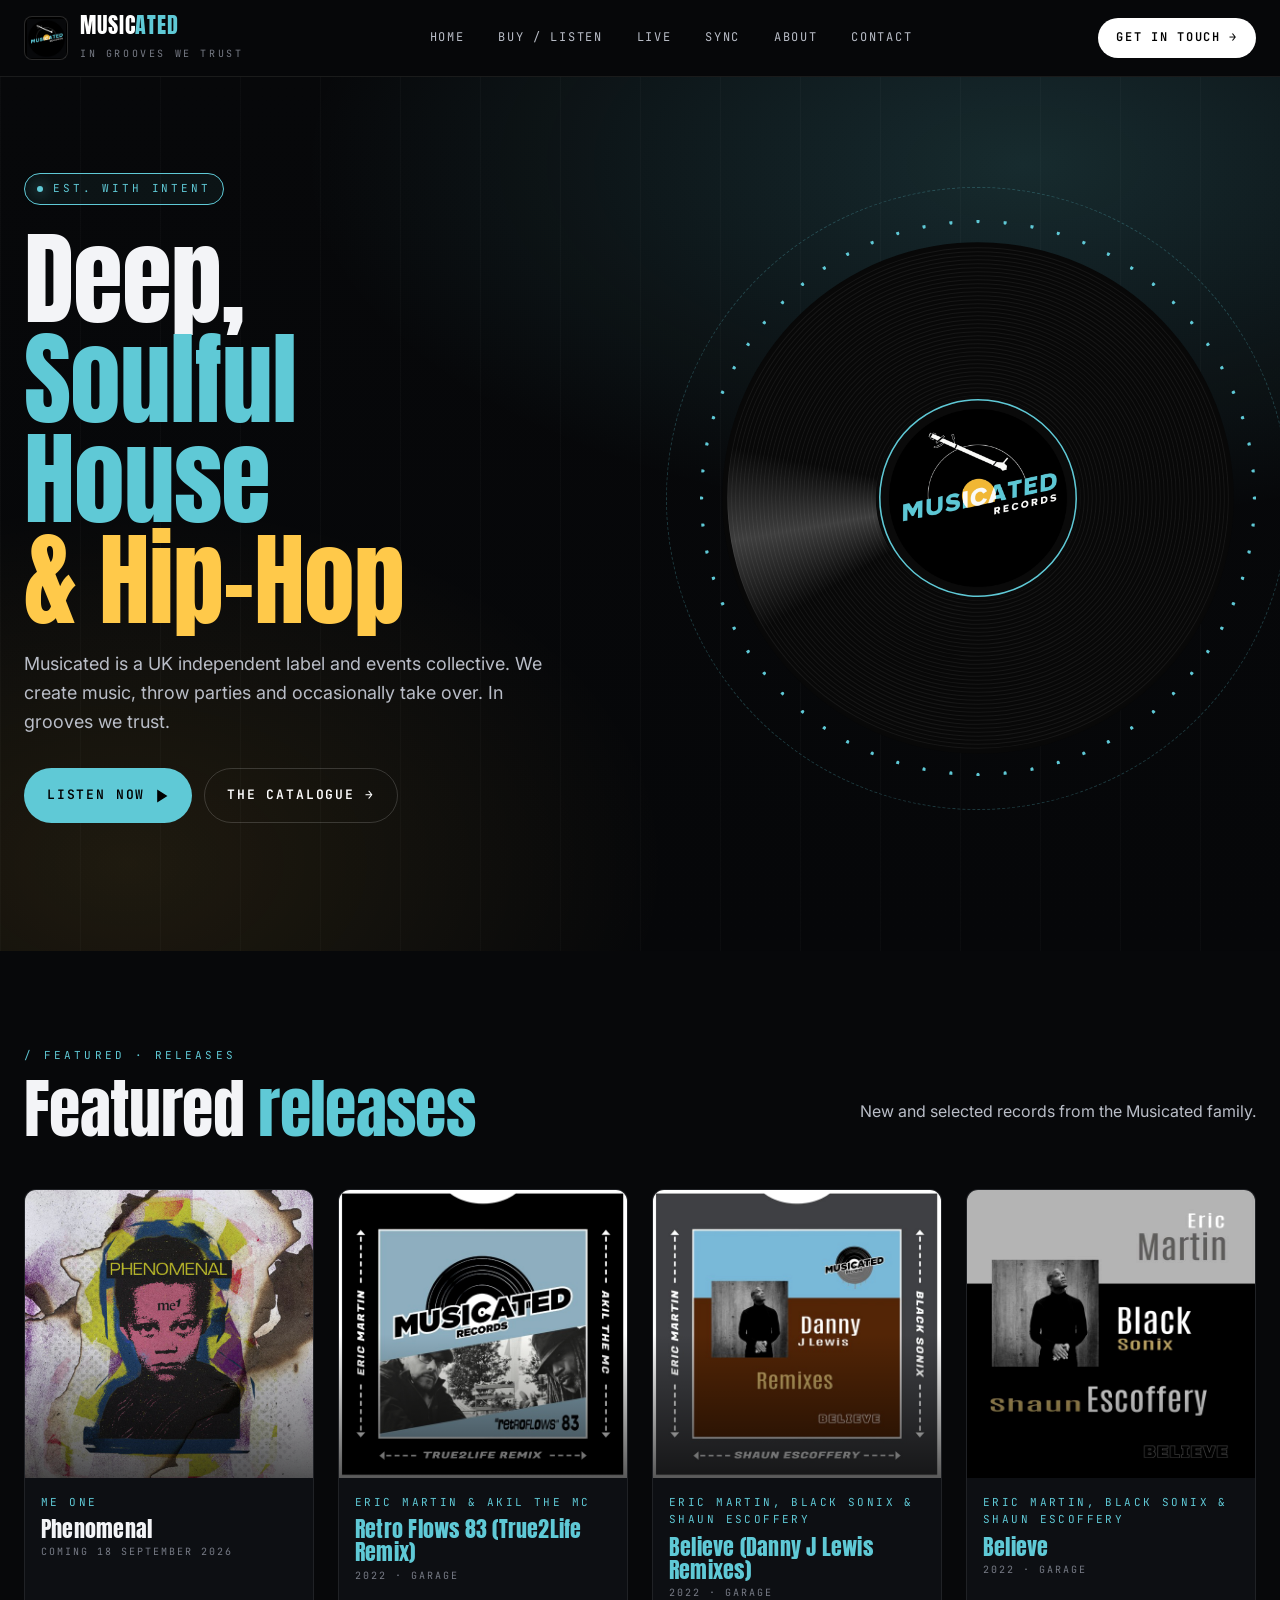
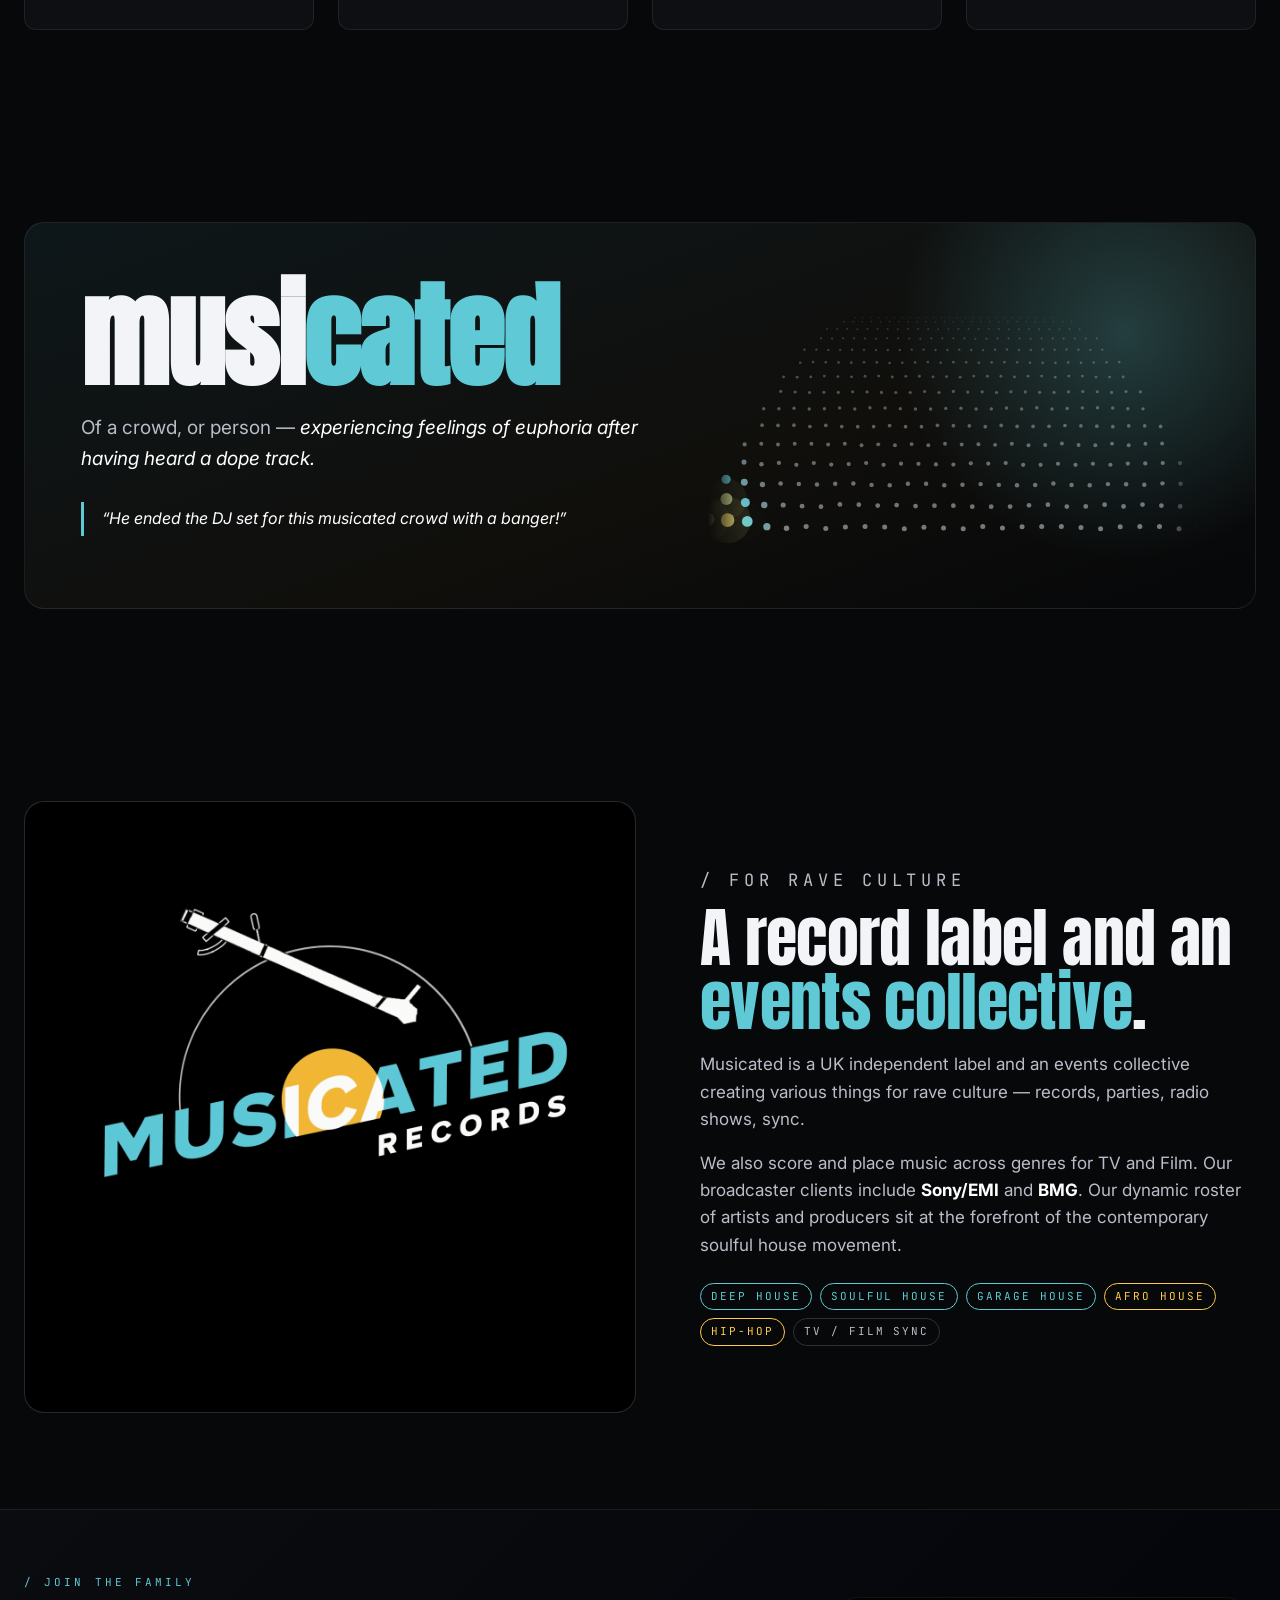
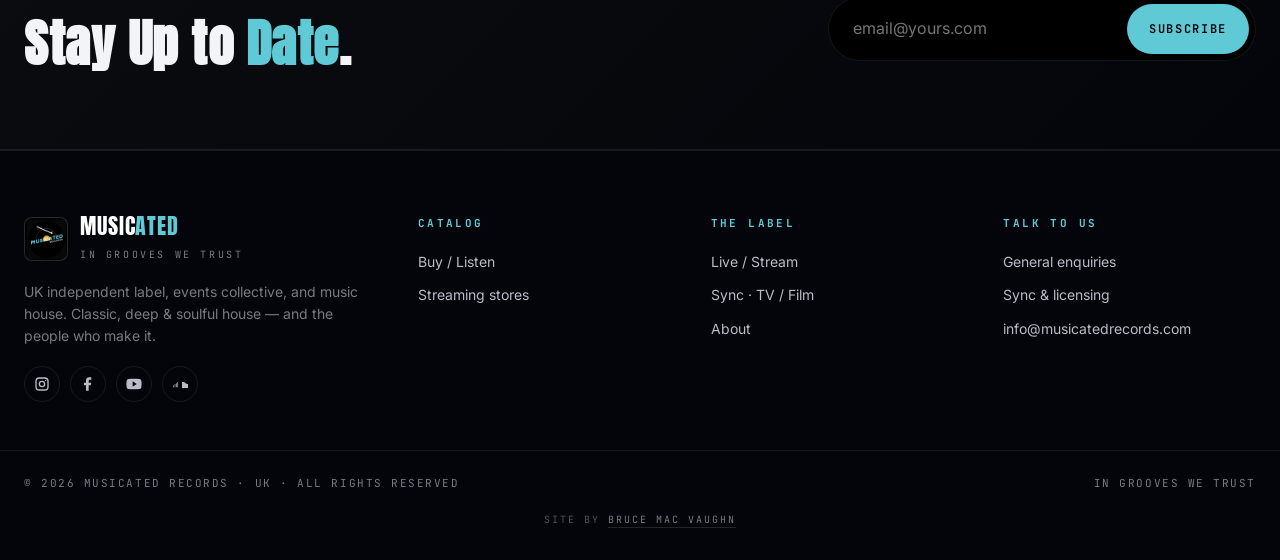
==== index.html @ 4e54e524 "Try four-line homepage heading" ====
<!doctype html>
<html lang="en">
<head>
<meta charset="utf-8" />
<meta name="viewport" content="width=device-width, initial-scale=1" />
<title>Musicated Records — In Grooves We Trust</title>
<meta name="description" content="UK independent label & events collective. Classic and Deep Soulful House from a community of artists, producers and DJs. In Grooves We Trust." />
<meta property="og:title" content="Musicated Records" />
<meta property="og:description" content="Classic & Deep Soulful House. UK label, events collective and music house for TV/Film." />
<meta property="og:image" content="https://musicatedrecords.com/assets/og-card.jpg" />
<meta property="og:type" content="website" />
<meta name="twitter:card" content="summary_large_image" />
<link rel="icon" type="image/png" sizes="32x32" href="assets/favicon-32.png" />
<link rel="icon" type="image/png" sizes="16x16" href="assets/favicon-16.png" />
<link rel="apple-touch-icon" sizes="180x180" href="assets/apple-touch-icon.png" />
<link rel="icon" href="assets/favicon.ico" />
<link rel="preconnect" href="https://fonts.googleapis.com" />
<link rel="preconnect" href="https://fonts.gstatic.com" crossorigin />
<link href="https://fonts.googleapis.com/css2?family=Anton&family=Inter:wght@400;500;600;700&family=JetBrains+Mono:wght@400;500&display=swap" rel="stylesheet" />
<link rel="stylesheet" href="assets/styles.css" />
</head>
<body>
<header class="nav">
  <div class="wrap nav__inner">
    <a class="brand" href="index.html"><span class="brand__mark" aria-hidden="true"></span><span><span class="brand__name">MUSIC<em>ATED</em></span><span class="brand__sub">In Grooves We Trust</span></span></a>
    <nav><ul class="nav__links"><li><a href="index.html">Home</a></li><li><a href="listen.html">Buy / Listen</a></li><li><a href="live.html">Live</a></li><li><a href="sync.html">Sync</a></li><li><a href="about.html">About</a></li><li><a href="contact.html">Contact</a></li></ul></nav>
    <a class="nav__cta" href="contact.html">Get in touch →</a>
    <button class="nav__toggle" aria-label="Menu" aria-expanded="false"><svg width="22" height="22" viewBox="0 0 24 24" fill="none" stroke="currentColor" stroke-width="2"><path d="M3 6h18M3 12h18M3 18h18"/></svg></button>
  </div>
  <div class="nav__mobile"><a href="index.html">Home</a><a href="listen.html">Buy / Listen</a><a href="live.html">Live</a><a href="sync.html">Sync</a><a href="about.html">About</a><a href="contact.html">Contact</a></div>
</header>
<section class="hero">
  <div class="wrap hero__grid">
    <div>
      <span class="eyebrow"><span class="dot"></span> Est. With Intent</span>
      <h1 class="hero__title" style="line-height:.98"><span style="display:block">Deep,</span><em style="display:block">Soulful</em><em style="display:block">House</em><span class="gold" style="display:block">&amp; Hip-Hop</span></h1>
      <p class="hero__sub">Musicated is a UK independent label and events collective. We create music, throw parties and occasionally take over. In grooves we trust.</p>
      <div class="hero__cta-row"><a class="btn btn--primary" href="listen.html">Listen now <svg viewBox="0 0 24 24" fill="none" stroke="currentColor" stroke-width="2.5"><path d="M5 3l14 9-14 9V3z" fill="currentColor"/></svg></a><a class="btn btn--ghost" href="listen.html">The catalogue &rarr;</a></div>
    </div>
    <div class="hero__viz reveal"><canvas id="heroViz" role="img" aria-label="Spinning vinyl visualiser with audio reactive EQ ring"></canvas><img class="hero__viz__logo" src="assets/musicated-logo-circle.png" alt="Musicated Records" /></div>
  </div>
</section>
<section class="section">
  <div class="wrap">
    <div class="section__head"><div><p class="kicker">/ FEATURED · RELEASES</p><h2 class="h2">Featured <em>releases</em></h2></div><p class="section__sub">New and selected records from the Musicated family.</p></div>
    <div class="releases reveal">
      <div class="release">
        <div class="release__cover"><img src="assets/releases/cover-phenomenal.jpg" alt="Phenomenal — Me One" loading="lazy" /></div>
        <div class="release__meta"><p class="release__artist">Me One</p><h3 class="release__title">Phenomenal</h3><p class="release__cat">Coming 18 September 2026</p></div>
      </div>
      <a class="release" href="https://www.traxsource.com/title/1887463/retro-flows-83-true2life-remix" target="_blank" rel="noopener"><div class="release__cover"><img src="assets/releases/cover-retro-flows-83-true2life.jpg" alt="Retro Flows 83 (True2Life Remix) &mdash; Eric Martin &amp; Akil The MC" loading="lazy" /><span class="release__play"><svg width="14" height="14" viewBox="0 0 24 24" fill="currentColor"><path d="M5 3l14 9-14 9V3z"/></svg></span></div><div class="release__meta"><p class="release__artist">Eric Martin &amp; Akil The MC</p><h3 class="release__title">Retro Flows 83 (True2Life Remix)</h3><p class="release__cat">2022 &middot; Garage</p></div></a>
      <a class="release" href="https://www.traxsource.com/title/1774093/believe-danny-j-lewis-remixes" target="_blank" rel="noopener"><div class="release__cover"><img src="assets/releases/cover-believe-danny-j-lewis.jpg" alt="Believe (Danny J Lewis Remixes) &mdash; Eric Martin, Black Sonix &amp; Shaun Escoffery" loading="lazy" /><span class="release__play"><svg width="14" height="14" viewBox="0 0 24 24" fill="currentColor"><path d="M5 3l14 9-14 9V3z"/></svg></span></div><div class="release__meta"><p class="release__artist">Eric Martin, Black Sonix &amp; Shaun Escoffery</p><h3 class="release__title">Believe (Danny J Lewis Remixes)</h3><p class="release__cat">2022 &middot; Garage</p></div></a>
      <a class="release" href="https://www.traxsource.com/title/1751423/believe" target="_blank" rel="noopener"><div class="release__cover"><img src="assets/releases/cover-believe.jpg" alt="Believe &mdash; Eric Martin, Black Sonix &amp; Shaun Escoffery" loading="lazy" /><span class="release__play"><svg width="14" height="14" viewBox="0 0 24 24" fill="currentColor"><path d="M5 3l14 9-14 9V3z"/></svg></span></div><div class="release__meta"><p class="release__artist">Eric Martin, Black Sonix &amp; Shaun Escoffery</p><h3 class="release__title">Believe</h3><p class="release__cat">2022 &middot; Garage</p></div></a>
    </div>
  </div>
</section>
<section class="section"><div class="wrap"><div class="def-card reveal"><div class="def-card__copy"><h2 class="word">musi<em>cated</em></h2><p class="body">Of a crowd, or person — <em>experiencing feelings of euphoria after having heard a dope track.</em></p><p class="phrase">&ldquo;He ended the DJ set for this musicated crowd with a banger!&rdquo;</p></div><div class="def-card__floor"><canvas id="crowdViz" role="img" aria-label="Abstract animation of a dancefloor: pulses of sound travelling out from the booth through a crowd, each point lighting up as the beat reaches it."></canvas></div></div></div></section>
<section class="section"><div class="wrap two-col"><div class="media-frame media-frame--logo aspect-1x1 reveal"><img src="assets/musicated-logo-circle.png" alt="Musicated Records logo" /></div><div class="copy"><p class="kicker">/ FOR RAVE CULTURE</p><h2 class="h2">A record label and an <em>events collective</em>.</h2><p>Musicated is a UK independent label and an events collective creating various things for rave culture — records, parties, radio shows, sync.</p><p>We also score and place music across genres for TV and Film. Our broadcaster clients include <strong style="color:#fff">Sony/EMI</strong> and <strong style="color:#fff">BMG</strong>. Our dynamic roster of artists and producers sit at the forefront of the contemporary soulful house movement.</p><div class="tag-row" style="margin-top:24px"><span class="tag tag--teal">Deep House</span><span class="tag tag--teal">Soulful House</span><span class="tag tag--teal">Garage House</span><span class="tag tag--gold">Afro House</span><span class="tag tag--gold">Hip-Hop</span><span class="tag">TV / Film Sync</span></div></div></div></section>
<section class="newsletter"><div class="wrap newsletter__row"><div><p class="kicker">/ JOIN THE FAMILY</p><h2>Stay Up to <em style="color:var(--teal); font-style:normal">Date</em>.</h2></div><form data-form-name="newsletter"><input type="email" name="email" placeholder="email@yours.com" required /><button type="submit">Subscribe</button></form></div></section>
<footer class="site"><div class="wrap site__grid"><div class="site__brand"><a class="brand" href="index.html"><span class="brand__mark" aria-hidden="true"></span><span><span class="brand__name">MUSIC<em>ATED</em></span><span class="brand__sub">In Grooves We Trust</span></span></a><p style="margin-top:18px">UK independent label, events collective, and music house. Classic, deep &amp; soulful house — and the people who make it.</p><div class="socials" style="margin-top:18px"><a href="https://www.instagram.com/musicatedrecords/" target="_blank" rel="noopener" aria-label="Instagram"><svg width="16" height="16" viewBox="0 0 24 24" fill="none" stroke="currentColor" stroke-width="2"><rect x="3" y="3" width="18" height="18" rx="5"/><circle cx="12" cy="12" r="4"/><circle cx="17.5" cy="6.5" r="1" fill="currentColor" stroke="none"/></svg></a><a href="https://www.facebook.com/musicatedrecords/" target="_blank" rel="noopener" aria-label="Facebook"><svg width="16" height="16" viewBox="0 0 24 24" fill="currentColor"><path d="M13 22v-8h3l1-4h-4V7.5c0-1.1.4-2 2-2h2V2c-.4-.05-1.6-.2-3-.2-3 0-5 1.8-5 5.1V10H6v4h3v8h4z"/></svg></a><a href="https://www.youtube.com/channel/UCZgfJ7ZeAhPUknXXtB20-mw" target="_blank" rel="noopener" aria-label="YouTube"><svg width="16" height="16" viewBox="0 0 24 24" fill="currentColor"><path d="M23 7.3c-.2-1.6-1.5-2.8-3-2.9C17.8 4 12 4 12 4s-5.8 0-8 .4c-1.5.1-2.8 1.3-3 2.9C.6 9.5.6 12 .6 12s0 2.5.4 4.7c.2 1.6 1.5 2.8 3 2.9 2.2.4 8 .4 8 .4s5.8 0 8-.4c1.5-.1 2.8-1.3 3-2.9.4-2.2.4-4.7.4-4.7s0-2.5-.4-4.7zM10 16V8l6 4-6 4z"/></svg></a><a href="https://soundcloud.com/musicatedrecords" target="_blank" rel="noopener" aria-label="SoundCloud"><svg width="16" height="16" viewBox="0 0 24 24" fill="currentColor"><path d="M2 14v3h1v-3H2zm2-2v5h1v-5H4zm2-1v6h1v-6H6zm2-2v8h1V9H8zm9 0c-.7 0-1.4.2-2 .5V18h8c1.7 0 3-1.3 3-3s-1.3-3-3-3c-.3 0-.5 0-.7.1C20.8 11.3 19 9 17 9z"/></svg></a></div></div><div><h4>Catalog</h4><ul><li><a href="listen.html">Buy / Listen</a></li><li><a href="listen.html#stores">Streaming stores</a></li></ul></div><div><h4>The label</h4><ul><li><a href="live.html">Live / Stream</a></li><li><a href="sync.html">Sync &middot; TV / Film</a></li><li><a href="about.html">About</a></li></ul></div><div><h4>Talk to us</h4><ul><li><a href="contact.html">General enquiries</a></li><li><a href="mailto:sync@musicatedrecords.com">Sync &amp; licensing</a></li><li><a href="mailto:info@musicatedrecords.com">info@musicatedrecords.com</a></li></ul></div></div><div class="wrap site__bottom"><span>© 2026 Musicated Records · UK · All rights reserved</span><span>In Grooves We Trust</span></div>  <div class="wrap site__credit">
    Site by <a href="https://www.brucemacvaughn.com" target="_blank" rel="noopener">Bruce Mac Vaughn</a>
  </div>
</footer>
<script src="assets/main.js" defer></script><script src="assets/hero-viz.js" defer></script>
<script src="assets/crowd-viz.js" defer></script>
</body>
</html>
---- assets/styles.css ----
/* =========================================================
   MUSICATED RECORDS — In Grooves We Trust
   Design tokens, layout, components, motion
   ========================================================= */

:root{
  --bg: #07080a;
  --bg-2: #0d0f13;
  --bg-3: #14171d;
  --line: rgba(255,255,255,0.08);
  --line-2: rgba(255,255,255,0.16);
  --ink: #f3f4f7;
  --ink-dim: #b9bdc7;
  --ink-faint: #777b86;
  --teal: #5fc9d6;
  --teal-2: #36a7b6;
  --teal-deep: #0e3f47;
  --gold: #ffc94a;
  --gold-deep: #6b5012;
  --hot: #ff5d8f;

  --font-display: "Anton", "Bebas Neue", "Impact", system-ui, sans-serif;
  --font-body: "Inter", "Helvetica Neue", system-ui, -apple-system, sans-serif;
  --font-mono: "JetBrains Mono", "SF Mono", ui-monospace, monospace;

  --r-sm: 6px;
  --r-md: 12px;
  --r-lg: 20px;
  --r-xl: 28px;

  --shadow-soft: 0 20px 60px -20px rgba(0,0,0,0.6);
  --shadow-glow: 0 0 80px -10px rgba(95,201,214,0.35);

  --space-1: 4px;
  --space-2: 8px;
  --space-3: 12px;
  --space-4: 16px;
  --space-5: 24px;
  --space-6: 32px;
  --space-7: 48px;
  --space-8: 64px;
  --space-9: 96px;
  --space-10: 128px;

  --bp-md: 760px;
  --bp-lg: 1024px;
}

*,*::before,*::after{ box-sizing:border-box; }
html,body{ margin:0; padding:0; }
html{ scroll-behavior:smooth; -webkit-text-size-adjust:100%; }
body{
  background: var(--bg);
  color: var(--ink);
  font-family: var(--font-body);
  font-size: 16px;
  line-height: 1.6;
  -webkit-font-smoothing: antialiased;
  -moz-osx-font-smoothing: grayscale;
  overflow-x: hidden;
}
img{ max-width:100%; display:block; }
a{ color: var(--teal); text-decoration:none; transition: color .2s ease; }
a:hover{ color: #fff; }
button{ font: inherit; cursor:pointer; }

::selection{ background: var(--teal); color:#000; }

/* ---------- Layout ---------- */
.wrap{ width:100%; max-width:1400px; margin:0 auto; padding:0 24px; }
.wrap-narrow{ max-width:980px; }
.wrap-wide{ max-width:1600px; }

@media (max-width: 760px){
  .wrap{ padding:0 16px; }
}

section{ position:relative; }
.section{ padding: var(--space-9) 0; }
.section--tight{ padding: var(--space-7) 0; }

/* ---------- Header / Nav ---------- */
.nav{
  position: sticky;
  top: 0;
  z-index: 55;
  background: rgba(7,8,10,.78);
  backdrop-filter: blur(16px) saturate(140%);
  -webkit-backdrop-filter: blur(16px) saturate(140%);
  border-bottom: 1px solid var(--line);
}
.nav__inner{
  display:flex;
  align-items:center;
  justify-content:space-between;
  height: 76px;
  gap: 24px;
}
.brand{
  display:flex;
  align-items:center;
  gap: 12px;
  text-decoration:none;
  color:#fff;
}
.brand__mark{
  width:44px; height:44px;
  border-radius: 8px;
  background:#000 url('favicon-192.png') center/92% no-repeat;
  border: 1px solid var(--line-2);
}
.brand__name{
  font-family: var(--font-display);
  font-weight: 400;
  font-size: 22px;
  letter-spacing: .04em;
  line-height: 1;
}
.brand__name em{
  font-style:normal;
  color: var(--teal);
}
.brand__sub{
  font-family: var(--font-mono);
  color: var(--ink-faint);
  font-size: 10px;
  letter-spacing: .26em;
  text-transform: uppercase;
  margin-top: 4px;
  display:block;
}

.nav__links{
  display:flex;
  align-items:center;
  gap: 4px;
  list-style:none;
  margin:0; padding:0;
}
.nav__links a{
  display:inline-block;
  color: var(--ink-dim);
  font-family: var(--font-mono);
  font-size: 12px;
  letter-spacing: .14em;
  text-transform: uppercase;
  padding: 10px 14px;
  border-radius: 999px;
  border: 1px solid transparent;
  transition: all .2s ease;
}
.nav__links a:hover{
  color:#fff;
  border-color: var(--line-2);
  background: rgba(255,255,255,0.04);
}
.nav__links a.is-active{
  color: #000;
  background: var(--teal);
  border-color: var(--teal);
}
.nav__cta{
  display:inline-flex;
  align-items:center;
  gap:8px;
  background:#fff;
  color:#000;
  padding: 10px 18px;
  border-radius: 999px;
  font-family: var(--font-mono);
  font-size: 12px;
  letter-spacing: .14em;
  text-transform: uppercase;
  font-weight: 600;
  transition: transform .15s ease, background .2s ease;
}
.nav__cta:hover{ background: var(--teal); color:#000; transform: translateY(-1px); }

.nav__toggle{
  display:none;
  background:transparent;
  border:1px solid var(--line-2);
  color:#fff;
  border-radius: 8px;
  padding: 8px 10px;
}
.nav__toggle svg{ display:block; }

@media (max-width: 1024px){
  .nav__links, .nav__cta { display:none; }
  .nav__toggle{ display:inline-flex; }
  .nav__inner.is-open + .nav__mobile{ display:block; }
}
.nav__mobile{
  display:none;
  background: rgba(7,8,10,.96);
  border-bottom: 1px solid var(--line);
  padding: 12px 24px 24px;
}
.nav__mobile a{
  display:block;
  padding: 12px 0;
  color: var(--ink);
  font-family: var(--font-display);
  font-size: 22px;
  letter-spacing: .04em;
  border-bottom: 1px solid var(--line);
}
.nav__mobile.is-open{ display:block; }

/* ---------- Hero ---------- */
.hero{
  position: relative;
  overflow: hidden;
  padding: var(--space-9) 0 var(--space-10);
  background:
    radial-gradient(1200px 600px at 80% 10%, rgba(95,201,214,.18), transparent 60%),
    radial-gradient(900px 600px at 10% 90%, rgba(255,201,74,.10), transparent 60%),
    linear-gradient(180deg, var(--bg) 0%, #060709 100%);
  isolation: isolate;
}
.hero::before{
  content:"";
  position:absolute; inset:0;
  background:
    repeating-linear-gradient(90deg, rgba(255,255,255,0.025) 0 1px, transparent 1px 80px);
  pointer-events:none;
  z-index:0;
}
.hero__grid{
  position:relative;
  z-index:2;
  display:grid;
  grid-template-columns: 1.1fr 1fr;
  gap: 64px;
  align-items: center;
}
@media (max-width: 1024px){
  .hero__grid{ grid-template-columns: 1fr; gap: 48px; }
}
.eyebrow{
  display:inline-flex;
  align-items:center;
  gap: 10px;
  font-family: var(--font-mono);
  font-size: 11px;
  letter-spacing: .26em;
  text-transform: uppercase;
  color: var(--teal);
  padding: 6px 12px;
  border: 1px solid var(--teal);
  border-radius: 999px;
  background: rgba(95,201,214,0.06);
}
.eyebrow .dot{
  width:6px;height:6px;border-radius:50%;
  background: var(--teal);
  box-shadow: 0 0 14px var(--teal);
  animation: pulse 1.6s infinite ease-in-out;
}
.hero__title{
  font-family: var(--font-display);
  font-weight: 400;
  font-size: clamp(48px, 8vw, 132px);
  line-height: .92;
  letter-spacing: -0.01em;
  margin: 24px 0 20px;
}
.hero__title em{
  font-style: normal;
  color: var(--teal);
  display:block;
}
.hero__title .gold{ color: var(--gold); }
.hero__sub{
  max-width: 540px;
  color: var(--ink-dim);
  font-size: 18px;
  margin: 0 0 32px;
}
.hero__cta-row{ display:flex; gap: 12px; flex-wrap:wrap; }
.btn{
  display:inline-flex;
  align-items:center;
  gap:10px;
  padding: 16px 22px;
  border-radius: 999px;
  font-family: var(--font-mono);
  font-size: 13px;
  letter-spacing: .14em;
  text-transform: uppercase;
  font-weight:600;
  transition: transform .15s ease, background .2s ease, color .2s ease, border-color .2s ease;
  border: 1px solid transparent;
}
.btn--primary{ background: var(--teal); color:#000; }
.btn--primary:hover{ background:#fff; color:#000; transform: translateY(-2px); }
.btn--ghost{ background: transparent; color:#fff; border-color: var(--line-2); }
.btn--ghost:hover{ border-color: var(--teal); color: var(--teal); transform: translateY(-2px); }
.btn--gold{ background: var(--gold); color:#000; }
.btn--gold:hover{ background:#fff; transform: translateY(-2px); }
.btn svg{ width:14px; height:14px; }

.hero__viz{
  position: relative;
  aspect-ratio: 1/1;
  width: 100%;
  display:flex;
  align-items:center;
  justify-content:center;
}
.hero__viz canvas{
  width:100%; height:100%;
  border-radius: 50%;
}
.hero__viz__logo{
  position:absolute;
  left:50%; top:50%;
  /* The logo is a square circular mark (1200x1200) whose bounding box IS its
     record — trimmed to the disc on purpose, so plain centring works and no
     offset is needed. Sizing: the canvas draws its teal ring at
     0.40 x 0.96 x 0.46 = 0.1766 of the viz. The disc radius is half the image
     width, so width 32% puts it at 0.16 of the viz = 91% of the ring. */
  width: 32%;
  z-index: 2;
  pointer-events:none;
  /* Spins WITH the record, like a real deck — matched to the WHITE HIGHLIGHT,
     which is the only rotation you can actually see. The grooves turn at
     t*0.45 rad/s (13.963s) but they are concentric circles, so their rotation is
     invisible. The highlight is drawn inside that rotating context AND given its
     own start angle of t*0.45, so it travels at 0.9 rad/s = 6.981s per turn. Matching the highlight is what makes
     the label and the record read as one object. Change 0.6 in hero-viz.js and
     this must change with it. No drop-shadow — it would orbit with the artwork. */
  animation: hero-label-spin 6.981s linear infinite;
  transform: translate(-50%, -50%);
}
@keyframes hero-label-spin{
  from{ transform: translate(-50%, -50%) rotate(0deg); }
  to  { transform: translate(-50%, -50%) rotate(360deg); }
}
.hero__viz::after{
  content:"";
  position:absolute; inset:-6%;
  border-radius: 50%;
  border: 1px dashed rgba(95,201,214,.25);
  pointer-events:none;
  animation: spin-slow 60s linear infinite;
}
@keyframes spin-slow{ to{ transform: rotate(360deg); } }

.hero__stats{
  margin-top: var(--space-7);
  display:grid;
  grid-template-columns: repeat(4, minmax(0,1fr));
  gap: 20px;
  border-top: 1px solid var(--line);
  padding-top: 24px;
}
@media (max-width: 760px){ .hero__stats{ grid-template-columns: repeat(2,1fr); } }
.stat__num{
  font-family: var(--font-display);
  font-size: 40px;
  line-height:1;
  color:#fff;
}
.stat__num em{ font-style:normal; color: var(--teal); }
.stat__label{
  font-family: var(--font-mono);
  font-size: 10px;
  letter-spacing: .22em;
  text-transform: uppercase;
  color: var(--ink-faint);
  margin-top: 6px;
  display:block;
}

/* ---------- Section heads ---------- */
.section__head{
  display:flex;
  justify-content: space-between;
  align-items: end;
  gap: 24px;
  margin-bottom: var(--space-7);
  flex-wrap: wrap;
}
.kicker{
  font-family: var(--font-mono);
  font-size: 11px;
  letter-spacing: .28em;
  text-transform: uppercase;
  color: var(--teal);
  margin: 0 0 12px;
}
.h2{
  font-family: var(--font-display);
  font-weight:400;
  font-size: clamp(36px, 5vw, 64px);
  line-height: 1;
  margin: 0;
  letter-spacing: -0.01em;
}
.h2 em{ font-style:normal; color: var(--teal); }
.h2 .gold{ color: var(--gold); }
.section__sub{
  color: var(--ink-dim);
  max-width: 560px;
  font-size: 16px;
}

/* ---------- Featured releases (Nervous-style grid) ---------- */
.releases{
  display:grid;
  grid-template-columns: repeat(4, minmax(0,1fr));
  gap: 24px;
}
@media (max-width: 1024px){ .releases{ grid-template-columns: repeat(3,1fr); } }
@media (max-width: 760px){ .releases{ grid-template-columns: repeat(2,1fr); gap:16px; } }
.release{
  position:relative;
  background: var(--bg-2);
  border: 1px solid var(--line);
  border-radius: var(--r-md);
  overflow: hidden;
  transition: transform .25s ease, border-color .25s ease, box-shadow .25s ease;
}
.release:hover{
  transform: translateY(-4px);
  border-color: var(--teal);
  box-shadow: var(--shadow-glow);
}
.release__cover{
  aspect-ratio: 1/1;
  position:relative;
  overflow:hidden;
  background:#000;
}
.release__cover img{
  width:100%; height:100%; object-fit:cover;
  filter: grayscale(.18) contrast(1.03) saturate(1.02);
  transition: filter .35s ease, transform .5s ease;
}
.release:hover .release__cover img{
  filter: grayscale(0) contrast(1);
  transform: scale(1.04);
}
.release__cover::after{
  content:"";
  position:absolute; inset:0;
  background: linear-gradient(180deg, transparent 50%, rgba(0,0,0,.65) 100%);
  pointer-events:none;
}
.release__play{
  position:absolute;
  right: 12px; bottom: 12px;
  width: 44px; height:44px;
  border-radius:50%;
  background: var(--teal);
  color:#000;
  display:flex; align-items:center; justify-content:center;
  opacity:0; transform: translateY(8px) scale(.9);
  transition: opacity .25s ease, transform .25s ease;
}
.release:hover .release__play{ opacity:1; transform: translateY(0) scale(1); }
.release__meta{
  padding: 16px 16px 18px;
}
.release__artist{
  font-family: var(--font-mono);
  font-size: 11px;
  letter-spacing: .22em;
  text-transform: uppercase;
  color: var(--teal);
  margin: 0 0 6px;
}
.release__title{
  font-family: var(--font-display);
  font-weight: 400;
  font-size: 22px;
  margin: 0;
  letter-spacing: .01em;
  line-height: 1.05;
}
.release__cat{
  margin-top: 4px;
  font-family: var(--font-mono);
  font-size: 10px;
  color: var(--ink-faint);
  letter-spacing: .2em;
  text-transform: uppercase;
}

/* ---------- Definition card ---------- */
.def-card{
  background: linear-gradient(160deg, rgba(95,201,214,0.08), rgba(255,201,74,0.04) 60%, transparent);
  border: 1px solid var(--line);
  border-radius: var(--r-lg);
  padding: clamp(28px, 5vw, 56px);
  position:relative;
  overflow:hidden;
  display:grid;
  grid-template-columns: minmax(0, 1.08fr) minmax(0, 0.92fr);
  gap: clamp(20px, 4vw, 56px);
  align-items:center;
}
.def-card__copy{ min-width:0; position:relative; z-index:1; }
/* the dancefloor — see assets/crowd-viz.js */
.def-card__floor{
  position:relative;
  min-width:0;
  min-height: clamp(210px, 20vw, 300px);
}
.def-card__floor canvas{
  position:absolute; inset:0;
  width:100%; height:100%;
  display:block;
  /* feather the edges so the pulse blooms never clip against the canvas box */
  -webkit-mask-image: linear-gradient(90deg, transparent 0, #000 7%, #000 93%, transparent 100%);
          mask-image: linear-gradient(90deg, transparent 0, #000 7%, #000 93%, transparent 100%);
}
@media (max-width: 900px){
  .def-card{ grid-template-columns: 1fr; }
  .def-card__floor{ display:none; }
}
.def-card::before{
  content:"";
  position:absolute;
  right:-100px; top:-120px;
  width: 460px; height:460px;
  border-radius:50%;
  background: radial-gradient(circle, rgba(95,201,214,.25), transparent 70%);
  pointer-events:none;
}
.def-card .word{
  font-family: var(--font-display);
  font-size: clamp(56px, 9vw, 132px);
  line-height: 1;
  letter-spacing: -0.01em;
  margin: 0;
}
.def-card .word em{ font-style:normal; color: var(--teal); }
.def-card .body{
  max-width: 720px;
  font-size: 19px;
  color: var(--ink-dim);
}
.def-card .body em{
  font-style:italic;
  color:#fff;
}
.def-card .phrase{
  margin-top: 28px;
  border-left: 3px solid var(--teal);
  padding: 4px 0 4px 18px;
  color:#fff;
  font-style:italic;
  font-size: 16px;
}

/* ---------- Artists strip ---------- */
.artists{
  display:grid;
  grid-template-columns: repeat(4, minmax(0,1fr));
  gap: 16px;
}
@media (max-width: 1024px){ .artists{ grid-template-columns: repeat(3,1fr); } }
@media (max-width: 600px){ .artists{ grid-template-columns: repeat(2,1fr); } }
.artist{
  position:relative;
  overflow:hidden;
  aspect-ratio: 1/1;
  border-radius: var(--r-md);
  background: var(--bg-2);
  border: 1px solid var(--line);
  cursor: pointer;
}
.artist img{
  position:absolute; inset:0;
  width:100%; height:100%; object-fit:cover;
  filter: grayscale(1) contrast(1.05);
  transition: filter .35s ease, transform .5s ease;
}
.artist:hover img{ filter: grayscale(0); transform: scale(1.05); }
.artist__name{
  position:absolute;
  left:14px; bottom:12px; right:14px;
  font-family: var(--font-display);
  font-weight: 400;
  font-size: 22px;
  letter-spacing: .01em;
  z-index:2;
  text-shadow: 0 2px 14px rgba(0,0,0,.8);
}
.artist__role{
  position:absolute;
  left:14px; top:12px;
  font-family: var(--font-mono);
  font-size: 10px;
  letter-spacing: .2em;
  text-transform: uppercase;
  color: var(--teal);
  background: rgba(0,0,0,.6);
  border: 1px solid var(--line);
  border-radius:999px;
  padding: 4px 10px;
  z-index:2;
}
.artist::after{
  content:"";
  position:absolute; inset:0;
  background: linear-gradient(180deg, transparent 40%, rgba(0,0,0,.78) 100%);
  z-index:1;
  pointer-events:none;
}

/* ---------- Store buttons / Listen page ---------- */
.stores{
  display:grid;
  grid-template-columns: repeat(4, minmax(0,1fr));
  gap: 14px;
}
@media (max-width: 1024px){ .stores{ grid-template-columns: repeat(3,1fr); } }
@media (max-width: 600px){ .stores{ grid-template-columns: repeat(2,1fr); } }
.store{
  position:relative;
  display:flex;
  align-items:center;
  gap: 14px;
  padding: 18px 46px 18px 18px;
  background: var(--bg-2);
  border: 1px solid var(--line);
  border-radius: var(--r-md);
  color: var(--ink);
  overflow:hidden;
  transition: border-color .22s ease, transform .22s ease, background .22s ease, box-shadow .22s ease;
}
/* brand wash in the top-right corner, lifted on hover */
.store::before{
  content:"";
  position:absolute; inset:0;
  background: radial-gradient(120% 150% at 100% 0%, var(--brand), transparent 55%);
  opacity:.07;
  transition: opacity .22s ease;
  pointer-events:none;
}
.store:hover{
  border-color: var(--brand);
  transform: translateY(-3px);
  background: var(--bg-3);
  color:#fff;
  box-shadow: 0 14px 34px -18px var(--brand);
}
.store:hover::before{ opacity:.16; }
.store__logo{
  position:relative;
  flex: 0 0 auto;
  width:48px; height:48px;
  border-radius: 12px;
  background:
    linear-gradient(145deg, rgba(255,255,255,.10), rgba(255,255,255,0) 60%),
    #05060a;
  display:flex; align-items:center; justify-content:center;
  color: var(--brand);
  font-family: var(--font-display);
  font-size: 20px;
  letter-spacing:.02em;
  border: 1px solid var(--line-2);
  box-shadow: inset 0 0 0 1px rgba(255,255,255,.02), 0 0 18px -8px var(--brand);
}
.store__text{ position:relative; display:flex; flex-direction:column; gap:5px; min-width:0; }
.store__name{
  font-family: var(--font-display);
  font-size: 20px;
  line-height: 1;
}
.store__go{
  position:absolute; right:16px; top:50%;
  width:16px; height:16px;
  margin-top:-8px;
  color: var(--brand);
  opacity:0;
  transform: translateX(-6px);
  transition: opacity .22s ease, transform .22s ease;
}
.store:hover .store__go{ opacity:1; transform: translateX(0); }
.store__sub{
  font-family: var(--font-mono);
  font-size: 10px;
  letter-spacing: .2em;
  color: var(--ink-faint);
  text-transform: uppercase;
  white-space: nowrap;
  overflow: hidden;
  text-overflow: ellipsis;
}

/* ---------- Two-column module ---------- */
.two-col{
  display:grid;
  grid-template-columns: 1.1fr 1fr;
  gap: 64px;
  align-items: center;
}
@media (max-width: 1024px){ .two-col{ grid-template-columns: 1fr; gap: 40px; } }
.two-col .copy p{
  color: var(--ink-dim);
  font-size: 17px;
}
.media-frame{
  border-radius: var(--r-lg);
  overflow:hidden;
  border:1px solid var(--line-2);
  background: #000;
  position:relative;
}
.media-frame img, .media-frame iframe, .media-frame video{
  width:100%; height:100%; display:block;
  object-fit: contain;
}
.media-frame--cover img{ object-fit: cover; }
.media-frame.aspect-16x9{ aspect-ratio: 16/9; }
.media-frame.aspect-1x1{ aspect-ratio: 1/1; }
.media-frame--logo img{ padding: 6%; }

/* ---------- Form ---------- */
.form{
  display:grid;
  gap: 16px;
}
.form__row{
  display:grid;
  grid-template-columns: repeat(2,1fr);
  gap: 16px;
}
@media (max-width:600px){ .form__row{ grid-template-columns: 1fr; } }
.form label{
  display:block;
  font-family: var(--font-mono);
  font-size: 11px;
  letter-spacing: .2em;
  text-transform: uppercase;
  color: var(--ink-dim);
  margin-bottom: 8px;
}
.form input, .form textarea, .form select{
  width:100%;
  background: #000;
  border: 1px solid var(--line);
  color: #fff;
  padding: 14px 16px;
  border-radius: var(--r-sm);
  font: inherit;
  transition: border-color .15s ease, background .15s ease;
}
.form input:focus, .form textarea:focus, .form select:focus{
  outline: none;
  border-color: var(--teal);
  background: var(--bg-2);
}
.form textarea{ min-height: 140px; resize: vertical; }
.form__status{
  font-family: var(--font-mono);
  font-size: 12px;
  color: var(--ink-faint);
  letter-spacing: .14em;
  text-transform: uppercase;
  min-height: 18px;
}
.form__status.is-ok{ color: var(--teal); }
.form__status.is-err{ color: var(--hot); }

/* ---------- Cards / Merch ---------- */
.merch-grid{
  display:grid;
  grid-template-columns: repeat(3, minmax(0,1fr));
  gap: 22px;
}
@media (max-width: 1024px){ .merch-grid{ grid-template-columns: repeat(2,1fr); } }
@media (max-width: 600px){ .merch-grid{ grid-template-columns: 1fr; } }

/* ---------- Coming Soon banner (Merch) ---------- */
.soon{
  position:relative;
  overflow:hidden;
  border:1px solid var(--line);
  border-radius: var(--r-lg);
  background:
    repeating-linear-gradient(135deg, rgba(255,201,74,.10) 0 18px, transparent 18px 36px),
    linear-gradient(180deg, var(--bg-2), #000);
  padding: clamp(36px, 7vw, 72px) 28px;
  text-align:center;
}
.soon h2{
  font-family: var(--font-display);
  font-weight:400;
  font-size: clamp(44px, 9vw, 104px);
  line-height:.92;
  letter-spacing:.02em;
  margin:0;
  color:#fff;
}
.soon h2 em{ font-style:normal; color: var(--gold); }
.soon p{
  margin: 18px auto 0;
  max-width: 56ch;
  color: var(--ink-dim);
}
.merch--soon .merch__body{ align-items:center; }
.merch__soon-tag{
  font-family: var(--font-mono);
  font-size: 10px;
  letter-spacing:.18em;
  text-transform:uppercase;
  color: var(--gold);
  border:1px solid var(--gold);
  border-radius:999px;
  padding: 4px 10px;
  white-space:nowrap;
}
.merch{
  background: var(--bg-2);
  border:1px solid var(--line);
  border-radius: var(--r-lg);
  overflow:hidden;
  display:flex;
  flex-direction:column;
}
.merch__cover{
  aspect-ratio: 4/5;
  background: linear-gradient(180deg, var(--bg-3), #000);
  position:relative;
  overflow:hidden;
}
.merch__cover .logo-watermark{
  position:absolute; inset:0;
  background: url('musicated-logo-circle.png') center/78% no-repeat;
  opacity:.9;
  background-color: #000;
}
.merch__body{
  padding: 18px 20px 22px;
  display:flex;
  justify-content: space-between;
  align-items: end;
  gap: 12px;
}
.merch h3{
  font-family: var(--font-display);
  font-weight:400;
  font-size: 24px;
  margin: 0 0 4px;
}
.merch__price{
  font-family: var(--font-mono);
  font-size: 14px;
  color: var(--teal);
  letter-spacing: .12em;
}
.merch__notify{
  margin: 0;
  font-family: var(--font-mono);
  font-size: 10px;
  letter-spacing: .2em;
  text-transform: uppercase;
  color: var(--ink-faint);
}

/* ---------- Live page ---------- */
.live-hero{
  position:relative;
  border:1px solid var(--line);
  border-radius: var(--r-lg);
  overflow:hidden;
  background:#000;
}
.live-hero iframe{
  width:100%;
  aspect-ratio: 16/9;
  display:block;
  border:0;
}
.live-hero__cap{
  display:flex;
  justify-content:space-between;
  align-items:center;
  gap: 16px;
  padding: 16px 20px;
  border-top:1px solid var(--line);
  background: var(--bg-2);
}
.live-tag{
  display:inline-flex;
  align-items:center;
  gap:8px;
  font-family: var(--font-mono);
  font-size: 11px;
  text-transform: uppercase;
  letter-spacing: .2em;
  color: var(--hot);
}
.live-tag .dot{
  width:8px; height:8px; border-radius:50%;
  background: var(--hot);
  box-shadow: 0 0 14px var(--hot);
  animation: pulse 1.2s infinite ease-in-out;
}

/* [hidden] must win over component display rules (.btn sets inline-flex) */
[hidden]{ display:none !important; }

/* ---------- Live stage (offline panel + click-to-load player) ---------- */
.stage{
  position:relative;
  aspect-ratio: 16/9;
  display:flex; align-items:center; justify-content:center;
  text-align:center;
  overflow:hidden;
  background:
    radial-gradient(60% 70% at 50% 45%, rgba(95,201,214,.10), transparent 70%),
    repeating-radial-gradient(circle at 50% 45%, rgba(255,255,255,.030) 0 1px, transparent 1px 7px),
    linear-gradient(180deg, #0b0d11, #050609);
}
.stage__inner{ position:relative; padding: 28px; max-width: 560px; }
.stage__status{
  display:inline-flex; align-items:center; gap:9px;
  font-family: var(--font-mono);
  font-size: 10px; letter-spacing:.22em; text-transform:uppercase;
  color: var(--ink-faint);
  border:1px solid var(--line-2);
  border-radius:999px;
  padding: 5px 12px;
}
.stage__dot{
  width:7px; height:7px; border-radius:50%;
  background: var(--ink-faint);
  box-shadow: 0 0 10px rgba(255,255,255,.25);
}
.stage__title{
  font-family: var(--font-display);
  font-weight:400;
  font-size: clamp(30px, 4.4vw, 52px);
  line-height:1.02;
  margin: 16px 0 8px;
  color:#fff;
}
.stage__meta{
  font-family: var(--font-mono);
  font-size: 11px; letter-spacing:.2em; text-transform:uppercase;
  color: var(--teal);
  margin: 0;
}
.stage__cta{ display:flex; gap:10px; justify-content:center; flex-wrap:wrap; margin-top: 22px; }
.stage__note{
  margin: 18px 0 0;
  font-size: 13px;
  color: var(--ink-faint);
}
.stage__frame{ width:100%; aspect-ratio:16/9; display:block; border:0; }

/* ---------- Fact row (Live page) ---------- */
.facts{
  display:grid;
  grid-template-columns: repeat(3, minmax(0,1fr));
  gap: 14px;
}
@media (max-width: 860px){ .facts{ grid-template-columns: 1fr; } }
.fact{
  border:1px solid var(--line);
  border-radius: var(--r-md);
  background: var(--bg-2);
  padding: 22px;
}
.fact__k{
  font-family: var(--font-mono);
  font-size: 10px; letter-spacing:.22em; text-transform:uppercase;
  color: var(--teal);
  margin: 0 0 10px;
}
.fact__v{
  font-family: var(--font-display);
  font-weight:400;
  font-size: 22px;
  line-height:1.05;
  margin: 0 0 8px;
  color:#fff;
}
.fact__s{ margin:0; font-size: 14px; color: var(--ink-dim); }

/* ---------- TV / Sync grid ---------- */
.tv-grid{
  display:grid;
  grid-template-columns: repeat(4, minmax(0,1fr));
  gap: 14px;
}
@media (max-width: 1024px){ .tv-grid{ grid-template-columns: repeat(3,1fr); } }
@media (max-width: 600px){ .tv-grid{ grid-template-columns: repeat(2,1fr); } }
.tv-tile{
  position:relative;
  aspect-ratio: 1/1;
  border-radius: var(--r-md);
  background: #0a0c10;
  border:1px solid var(--line);
  overflow:hidden;
  display:flex;
  align-items:flex-end;
  padding: 14px;
  text-decoration:none;
}
.tv-tile img{
  position:absolute; inset:0;
  width:100%; height:100%;
  object-fit:cover;
  transition: transform .5s ease, filter .35s ease;
}
.tv-tile::after{
  content:"";
  position:absolute; inset:0;
  background: linear-gradient(180deg, rgba(7,8,10,.10) 0%, rgba(7,8,10,.05) 42%, rgba(7,8,10,.88) 100%);
  pointer-events:none;
}
.tv-tile:hover img{ transform: scale(1.04); }
.tv-tile:hover{ border-color: var(--teal); }
.tv-tile__net{
  position:absolute; top:12px; left:12px; z-index:2;
  font-family: var(--font-mono);
  font-size: 9px;
  letter-spacing:.18em;
  text-transform:uppercase;
  color:#fff;
  background: rgba(7,8,10,.62);
  backdrop-filter: blur(6px);
  border:1px solid rgba(255,255,255,.22);
  border-radius:999px;
  padding: 3px 9px;
}
.tv-tile__name{
  position:relative; z-index:2;
  font-family: var(--font-display);
  font-size: 18px;
  line-height: 1.05;
}
.tv-tile__net{
  position:absolute;
  top:12px; left:12px;
  font-family: var(--font-mono);
  font-size: 10px;
  letter-spacing: .2em;
  text-transform: uppercase;
  color: var(--teal);
}

/* ---------- About / Bio ---------- */
.bio{
  display:grid;
  grid-template-columns: 1fr 1.2fr;
  gap: 56px;
  align-items: start;
}
@media (max-width: 1024px){ .bio{ grid-template-columns: 1fr; } }
.bio__photo{
  aspect-ratio: 1/1;
  background: #000;
  border: 1px solid var(--line-2);
  border-radius: var(--r-lg);
  overflow:hidden;
  position:relative;
}
.bio__photo img{
  width:100%; height:100%; object-fit: contain;
  padding: 6%;
  transition: transform .4s ease;
}
.bio__photo:hover img{ transform: scale(1.03); }
.bio__copy p{
  font-size: 17px;
  color: var(--ink-dim);
  margin: 0 0 18px;
}
.bio__copy h3{
  font-family: var(--font-display);
  font-weight: 400;
  font-size: 28px;
  margin: 32px 0 12px;
  letter-spacing: .01em;
}

/* ---------- Newsletter strip ---------- */
.newsletter{
  background: linear-gradient(135deg, #0a0c10, #04050a);
  border-top: 1px solid var(--line);
  border-bottom: 1px solid var(--line);
  padding: var(--space-8) 0;
}
.newsletter__row{
  display:grid;
  grid-template-columns: 1fr auto;
  gap: 32px;
  align-items: center;
}
@media (max-width: 760px){ .newsletter__row{ grid-template-columns: 1fr; } }
.newsletter h2{
  font-family: var(--font-display);
  font-size: clamp(32px, 4vw, 52px);
  margin: 0;
  letter-spacing: .01em;
}
.newsletter form{
  display:flex; gap:8px;
  background: #000;
  border: 1px solid var(--line);
  border-radius: 999px;
  padding: 6px;
}
.newsletter input{
  background:transparent;
  border:0;
  color:#fff;
  padding: 12px 18px;
  min-width: 260px;
  font: inherit;
}
.newsletter input:focus{ outline:none; }
.newsletter button{
  background: var(--teal);
  color:#000;
  border:0;
  padding: 12px 22px;
  border-radius: 999px;
  font-family: var(--font-mono);
  font-size: 12px;
  letter-spacing: .14em;
  text-transform: uppercase;
  font-weight:600;
  transition: background .2s ease;
}
.newsletter button:hover{ background:#fff; }

/* ---------- Footer ---------- */
footer.site{
  padding: var(--space-8) 0 var(--space-6);
  background: #04050a;
  border-top: 1px solid var(--line);
}
.site__grid{
  display:grid;
  grid-template-columns: 1.4fr 1fr 1fr 1fr;
  gap: 40px;
}
@media (max-width: 1024px){ .site__grid{ grid-template-columns: 1fr 1fr; } }
@media (max-width: 600px){ .site__grid{ grid-template-columns: 1fr; } }
.site__brand p{
  color: var(--ink-faint);
  font-size: 14px;
  max-width: 360px;
}
.site h4{
  font-family: var(--font-mono);
  font-size: 11px;
  letter-spacing: .22em;
  text-transform: uppercase;
  color: var(--teal);
  margin: 0 0 16px;
}
.site ul{ list-style:none; padding:0; margin:0; }
.site li{ margin-bottom: 8px; }
.site li a{ color: var(--ink-dim); font-size:14px; }
.site li a:hover{ color: #fff; }
.site__bottom{
  margin-top: var(--space-7);
  padding-top: 24px;
  border-top: 1px solid var(--line);
  display:flex; justify-content:space-between; gap: 20px;
  font-family: var(--font-mono);
  font-size: 11px;
  letter-spacing: .14em;
  text-transform: uppercase;
  color: var(--ink-faint);
}
.site__credit{
  margin-top: 20px;
  text-align:center;
  font-family: var(--font-mono);
  font-size: 10px;
  letter-spacing: .2em;
  text-transform: uppercase;
  color: #4e525c;
}
.site__credit a{
  color: var(--ink-faint);
  border-bottom: 1px solid rgba(255,255,255,.12);
  padding-bottom: 1px;
  transition: color .2s ease, border-color .2s ease;
}
.site__credit a:hover{ color: var(--teal); border-color: var(--teal); }

.socials{
  display:flex; gap: 10px;
}
.socials a{
  width: 36px; height: 36px;
  display:inline-flex; align-items:center; justify-content:center;
  border: 1px solid var(--line);
  border-radius: 50%;
  color: var(--ink-dim);
  transition: border-color .2s ease, color .2s ease, background .2s ease;
}
.socials a:hover{ color:#000; background: var(--teal); border-color: var(--teal); }

/* ---------- Reveal-on-scroll ---------- */
.reveal{ opacity:0; transform: translateY(20px); transition: opacity .6s ease, transform .6s ease; }
.reveal.is-in{ opacity:1; transform: translateY(0); }

/* ---------- Spinning vinyl utility ---------- */
.vinyl{
  position:relative;
  width:100%; aspect-ratio: 1/1;
  border-radius: 50%;
  background:
    radial-gradient(circle at 50% 50%, #2c2c2c 60px, #050505 64px, #0a0a0a 75%, #050505 76%, #0a0a0a 90%, #050505 91%);
  box-shadow: inset 0 0 0 1px rgba(255,255,255,0.04), 0 30px 80px -20px rgba(0,0,0,0.8);
}
.vinyl::before{
  content:"";
  position:absolute;
  inset: 10%;
  border-radius: 50%;
  background:
    repeating-radial-gradient(circle, rgba(255,255,255,0.04) 0 1px, transparent 1px 3px);
}
.vinyl::after{
  content:"";
  position:absolute;
  inset: 36%;
  border-radius: 50%;
  background: var(--teal);
  box-shadow: 0 0 30px rgba(95,201,214,.6);
}

/* ---------- Reduce motion ---------- */
@media (prefers-reduced-motion: reduce){
  *, *::before, *::after{
    animation-duration: 0.001ms !important;
    animation-iteration-count: 1 !important;
    transition-duration: 0.001ms !important;
  }
}

/* ---------- Utility ---------- */
.text-center{ text-align:center; }
.muted{ color: var(--ink-faint); }
.divider{
  border:0; height:1px; background: var(--line);
  margin: var(--space-8) 0;
}
.tag-row{ display:flex; gap:8px; flex-wrap:wrap; }
.tag{
  display:inline-block;
  font-family: var(--font-mono);
  font-size: 11px;
  letter-spacing: .18em;
  text-transform: uppercase;
  border: 1px solid var(--line-2);
  padding: 4px 10px;
  border-radius: 999px;
  color: var(--ink-dim);
}
.tag--teal{ color: var(--teal); border-color: var(--teal); }
.tag--gold{ color: var(--gold); border-color: var(--gold); }
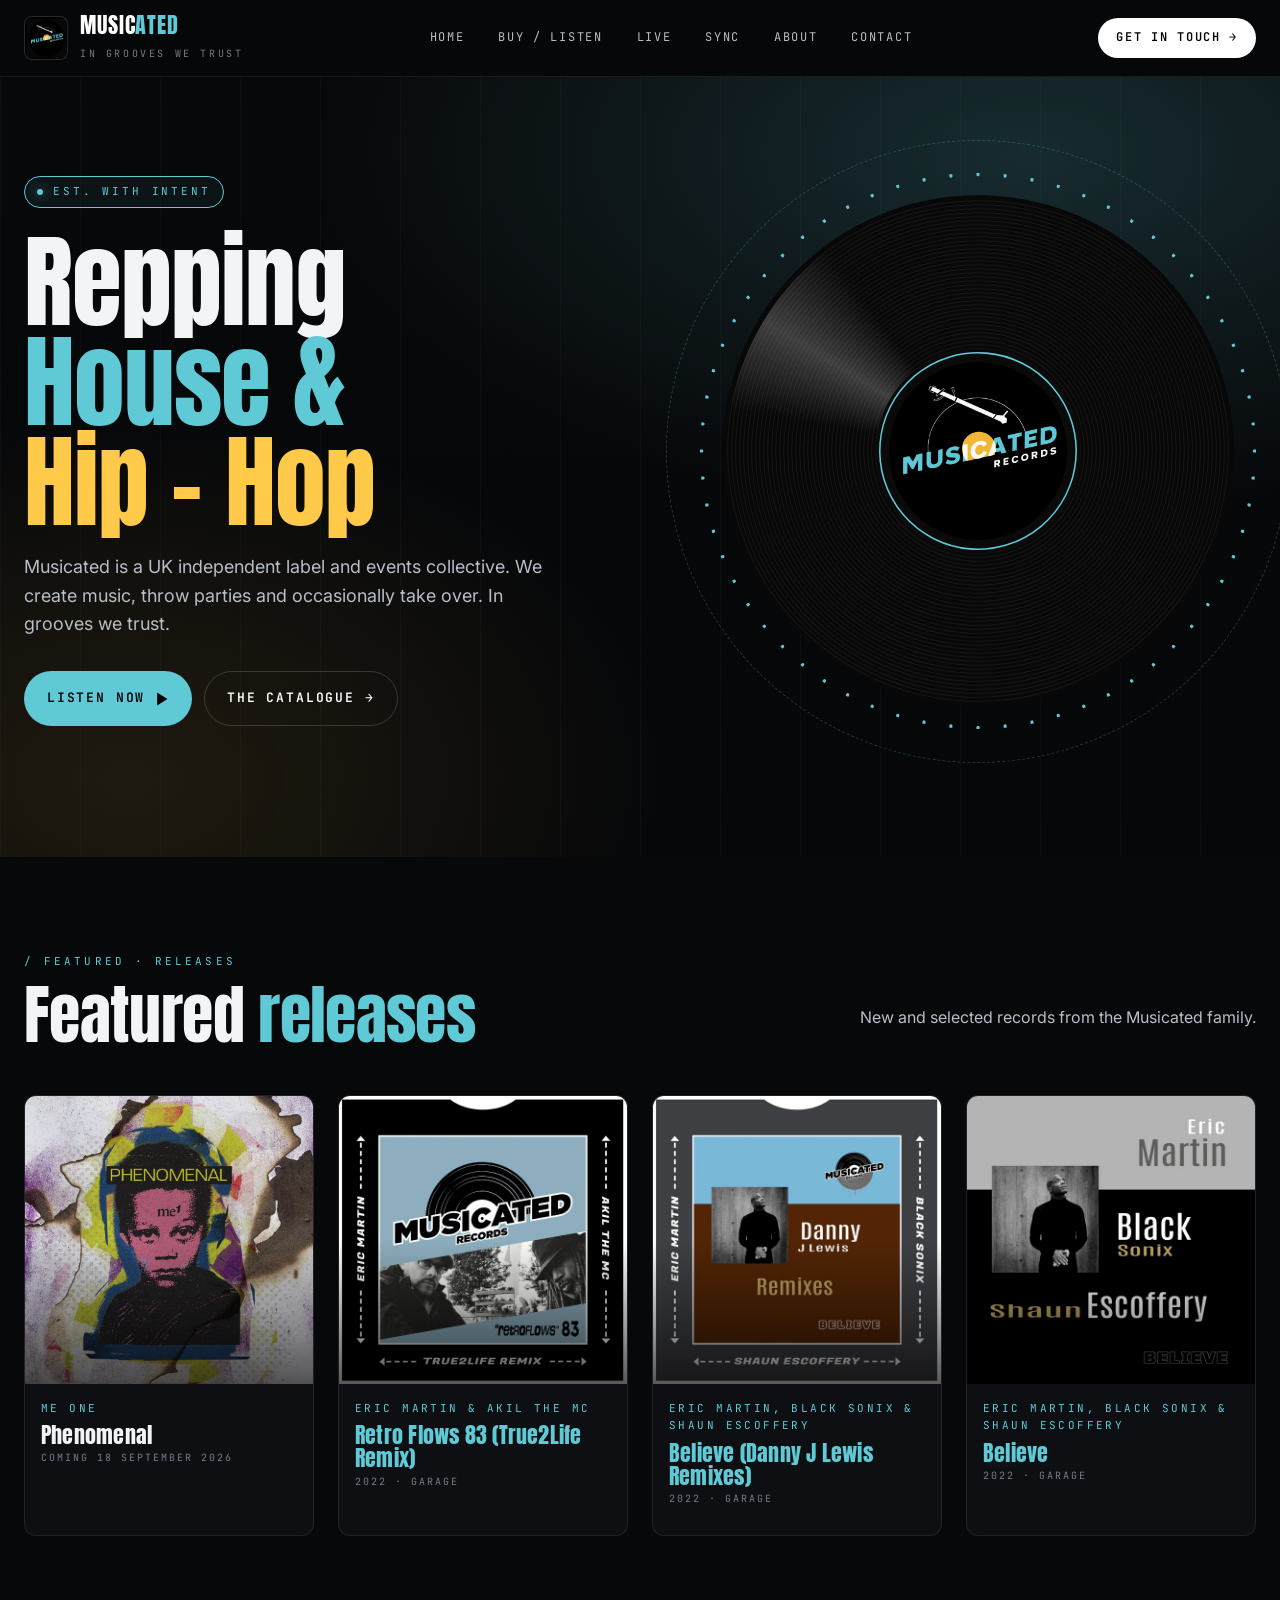
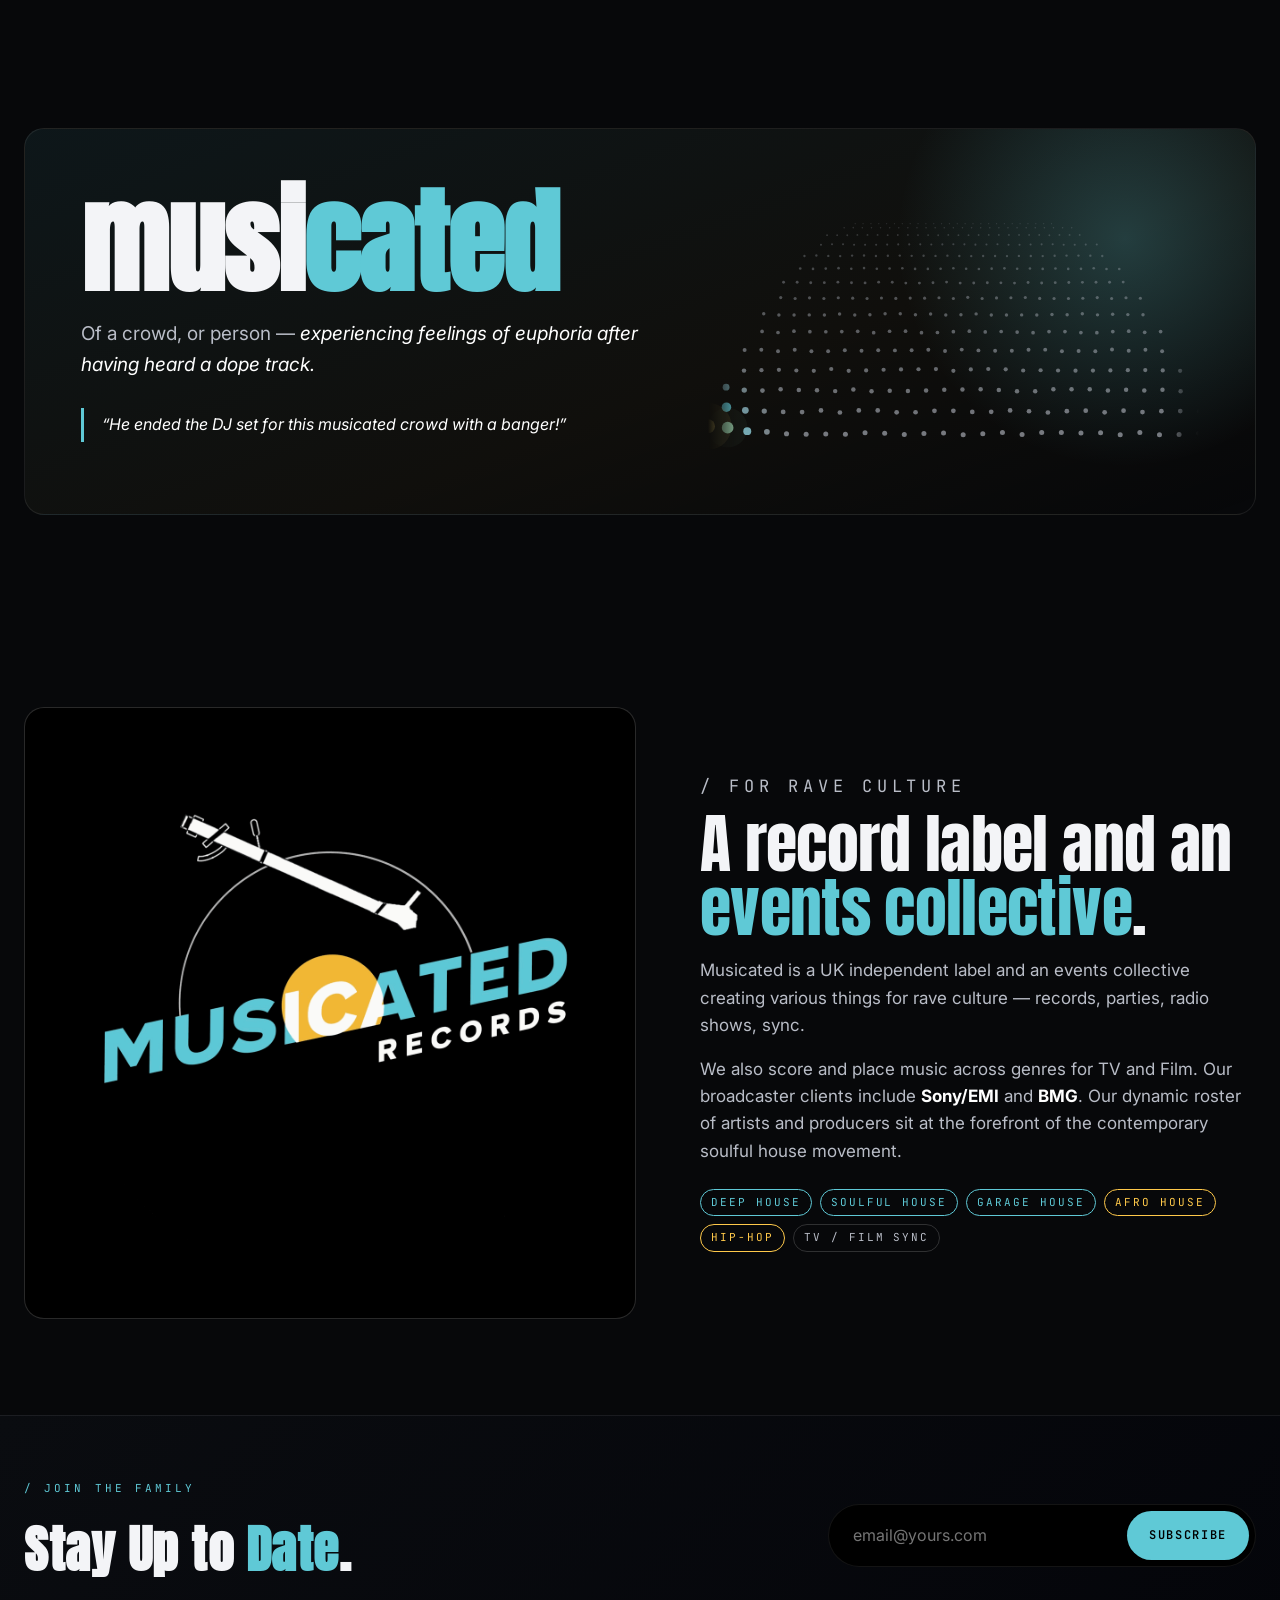
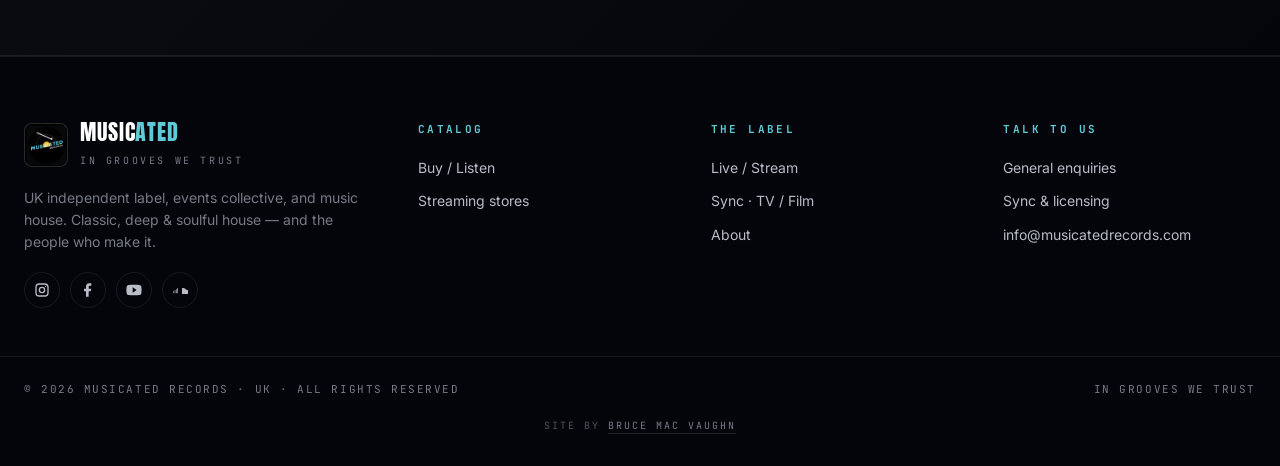
==== commit 9b3a397c: "Update homepage heading to Repping House and Hip-Hop" ====
--- a/index.html
+++ b/index.html
@@ -33,7 +33,7 @@
   <div class="wrap hero__grid">
     <div>
       <span class="eyebrow"><span class="dot"></span> Est. With Intent</span>
-      <h1 class="hero__title" style="line-height:.98"><span style="display:block">Deep,</span><em style="display:block">Soulful</em><em style="display:block">House</em><span class="gold" style="display:block">&amp; Hip-Hop</span></h1>
+      <h1 class="hero__title" style="line-height:.98"><span style="display:block">Repping</span><em style="display:block">House &amp;</em><span class="gold" style="display:block">Hip - Hop</span></h1>
       <p class="hero__sub">Musicated is a UK independent label and events collective. We create music, throw parties and occasionally take over. In grooves we trust.</p>
       <div class="hero__cta-row"><a class="btn btn--primary" href="listen.html">Listen now <svg viewBox="0 0 24 24" fill="none" stroke="currentColor" stroke-width="2.5"><path d="M5 3l14 9-14 9V3z" fill="currentColor"/></svg></a><a class="btn btn--ghost" href="listen.html">The catalogue &rarr;</a></div>
     </div>
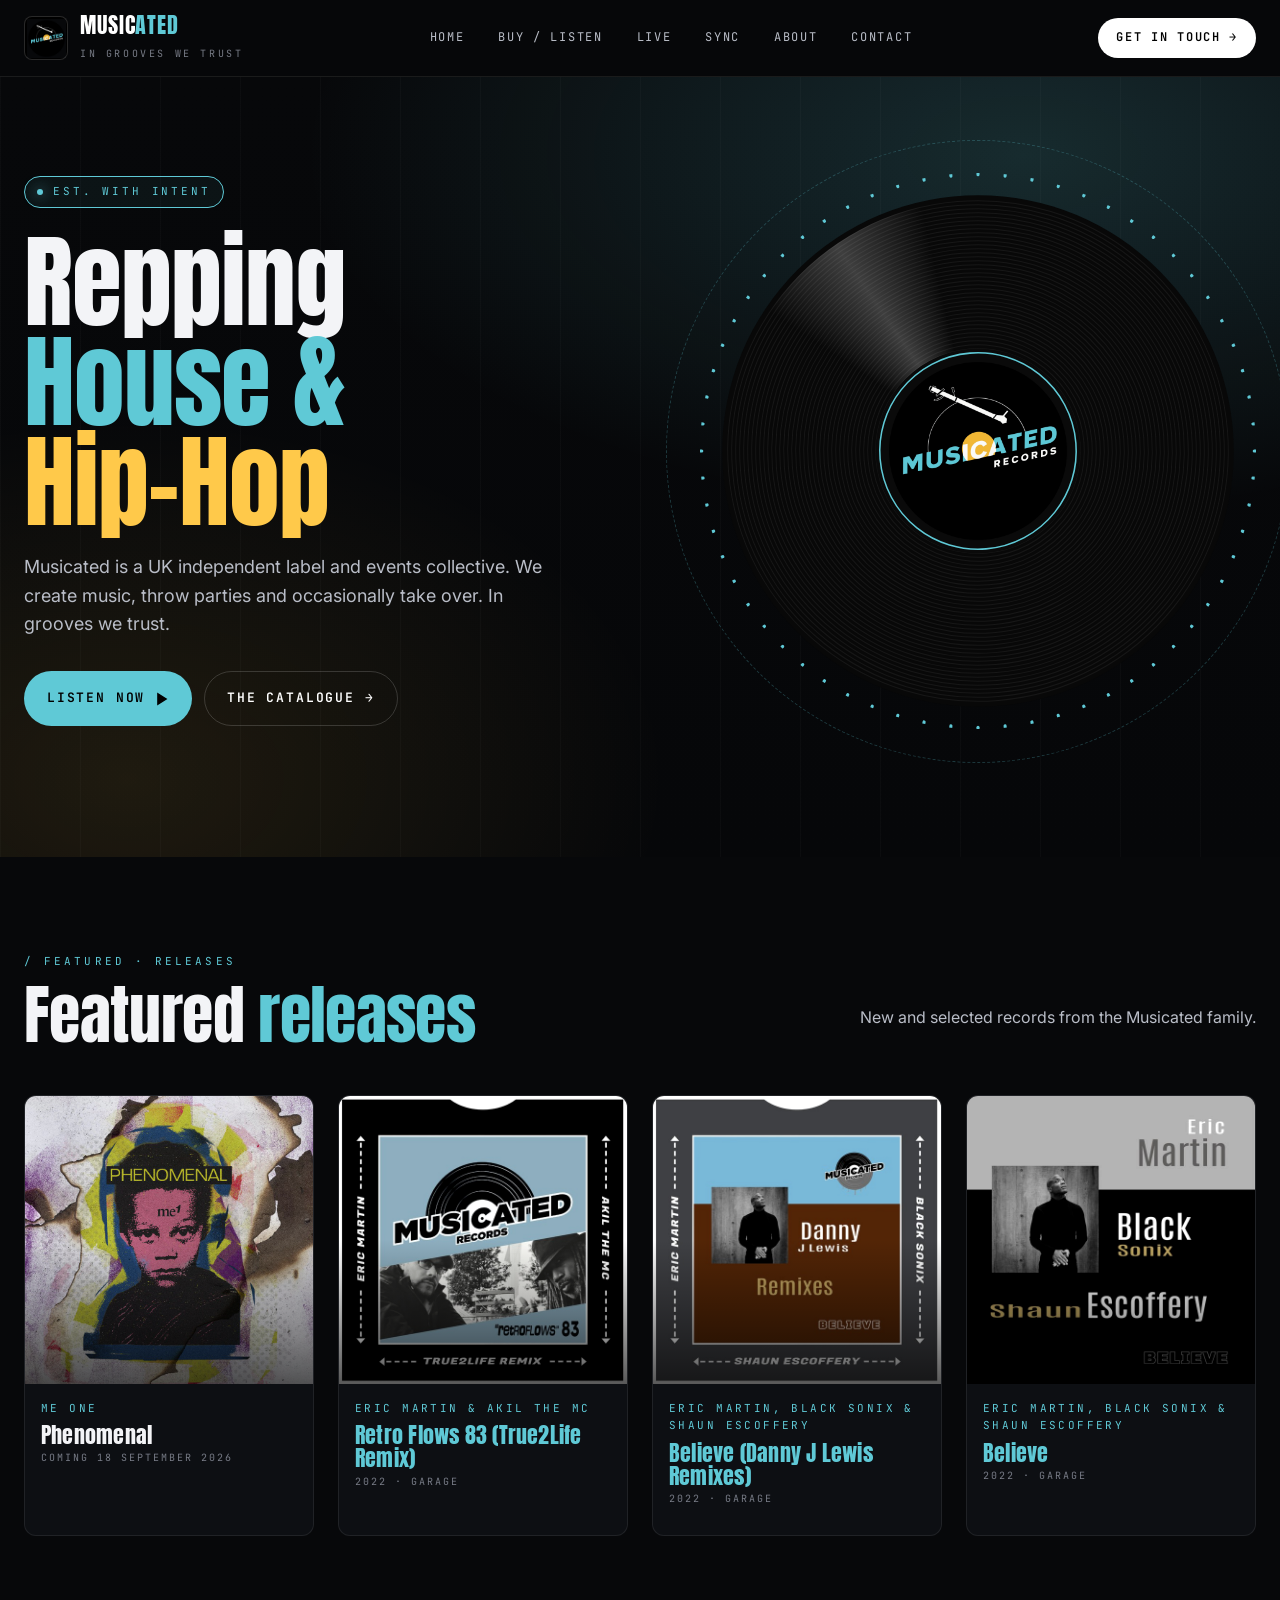
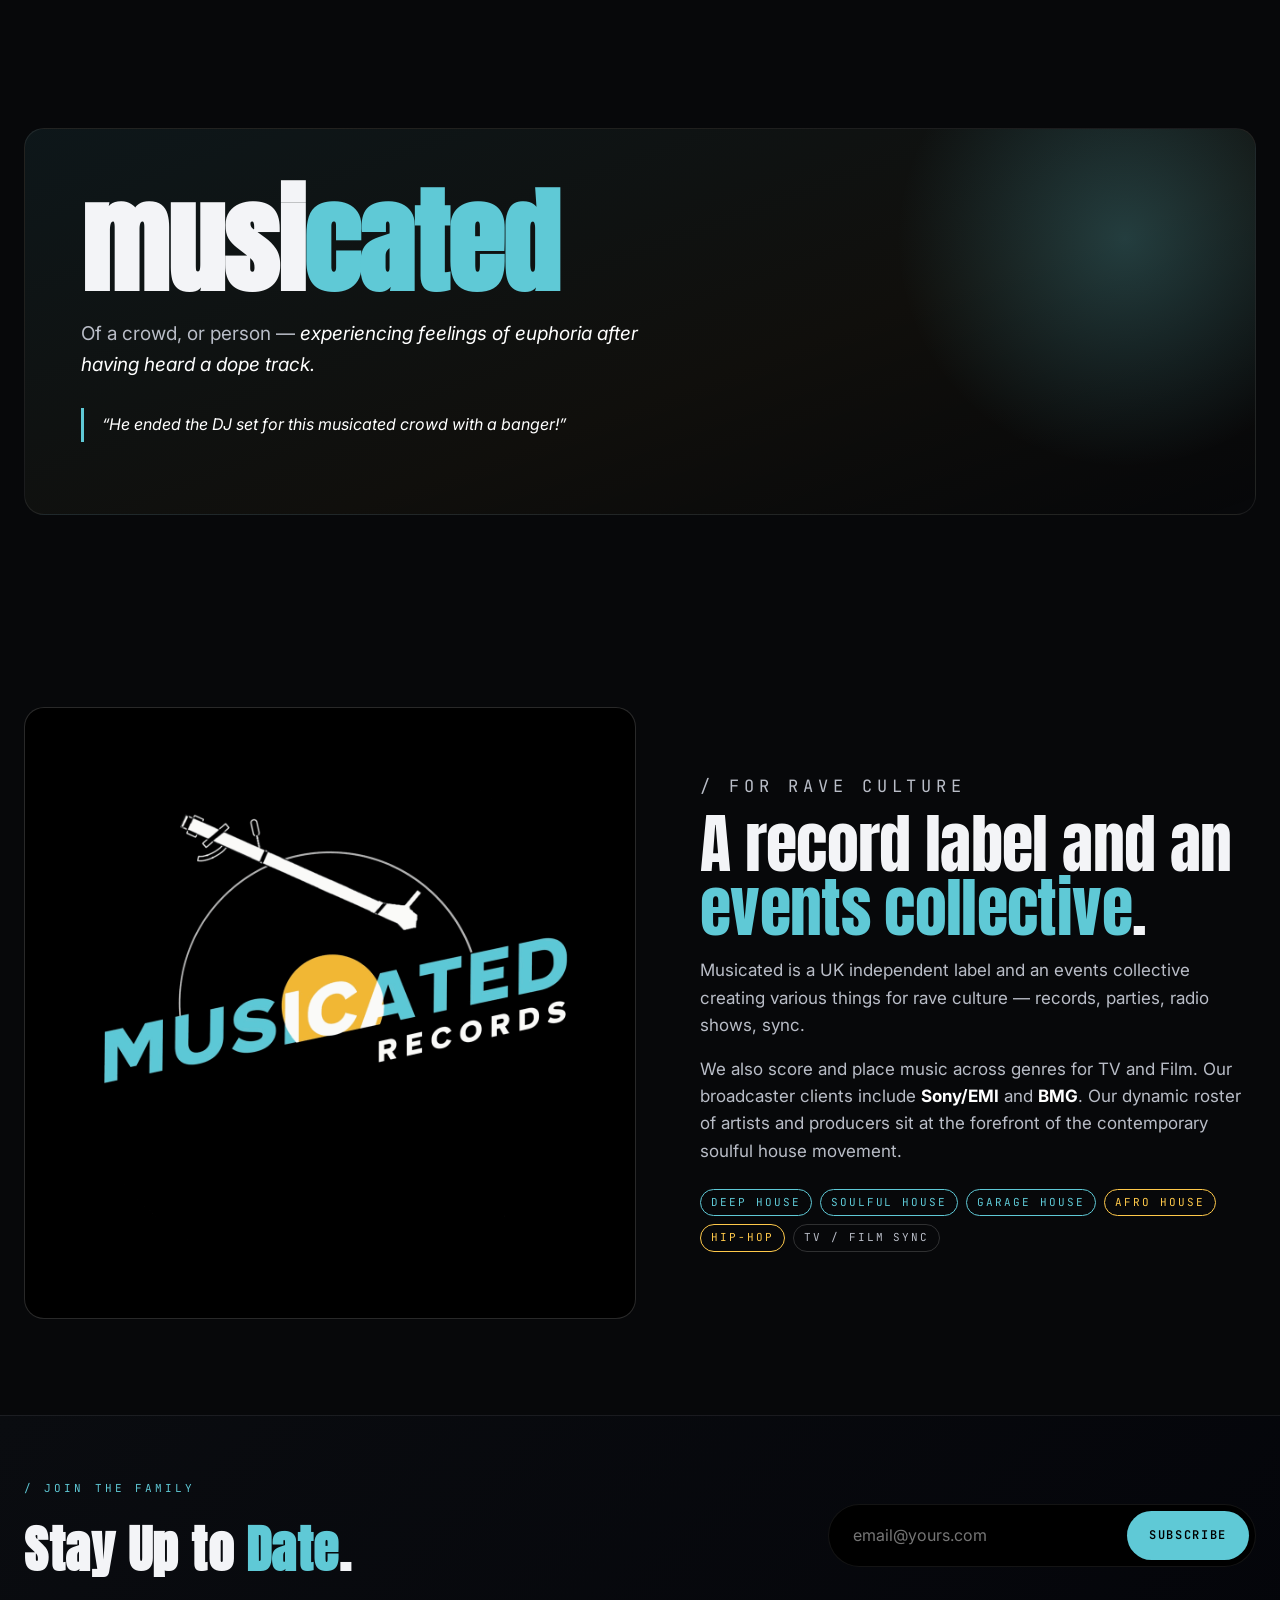
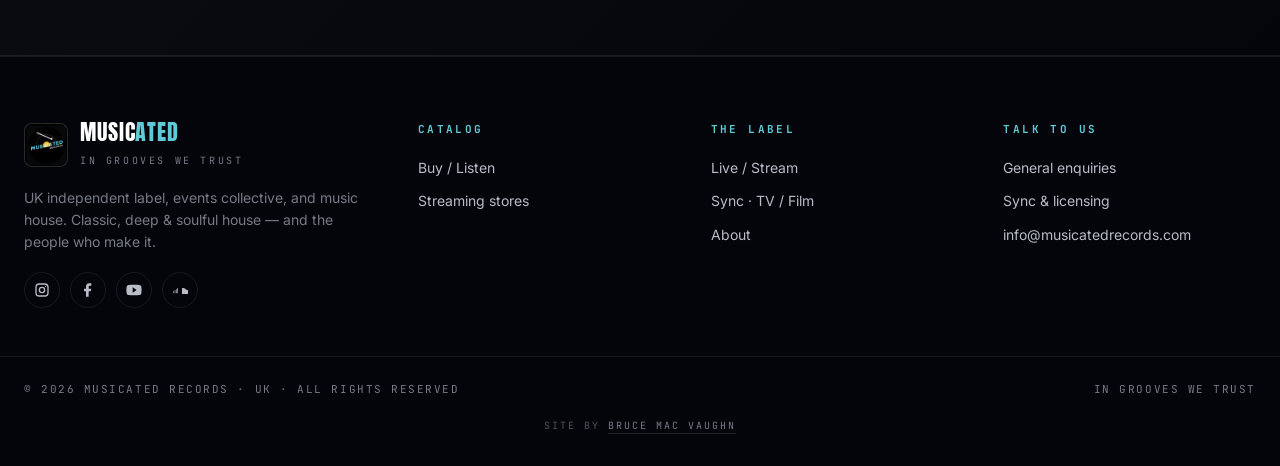
==== commit e0c26ca9: "Correct Hip-Hop heading typography" ====
--- a/index.html
+++ b/index.html
@@ -33,7 +33,7 @@
   <div class="wrap hero__grid">
     <div>
       <span class="eyebrow"><span class="dot"></span> Est. With Intent</span>
-      <h1 class="hero__title" style="line-height:.98"><span style="display:block">Repping</span><em style="display:block">House &amp;</em><span class="gold" style="display:block">Hip - Hop</span></h1>
+      <h1 class="hero__title" style="line-height:.98"><span style="display:block">Repping</span><em style="display:block">House &amp;</em><span class="gold" style="display:block">Hip-Hop</span></h1>
       <p class="hero__sub">Musicated is a UK independent label and events collective. We create music, throw parties and occasionally take over. In grooves we trust.</p>
       <div class="hero__cta-row"><a class="btn btn--primary" href="listen.html">Listen now <svg viewBox="0 0 24 24" fill="none" stroke="currentColor" stroke-width="2.5"><path d="M5 3l14 9-14 9V3z" fill="currentColor"/></svg></a><a class="btn btn--ghost" href="listen.html">The catalogue &rarr;</a></div>
     </div>
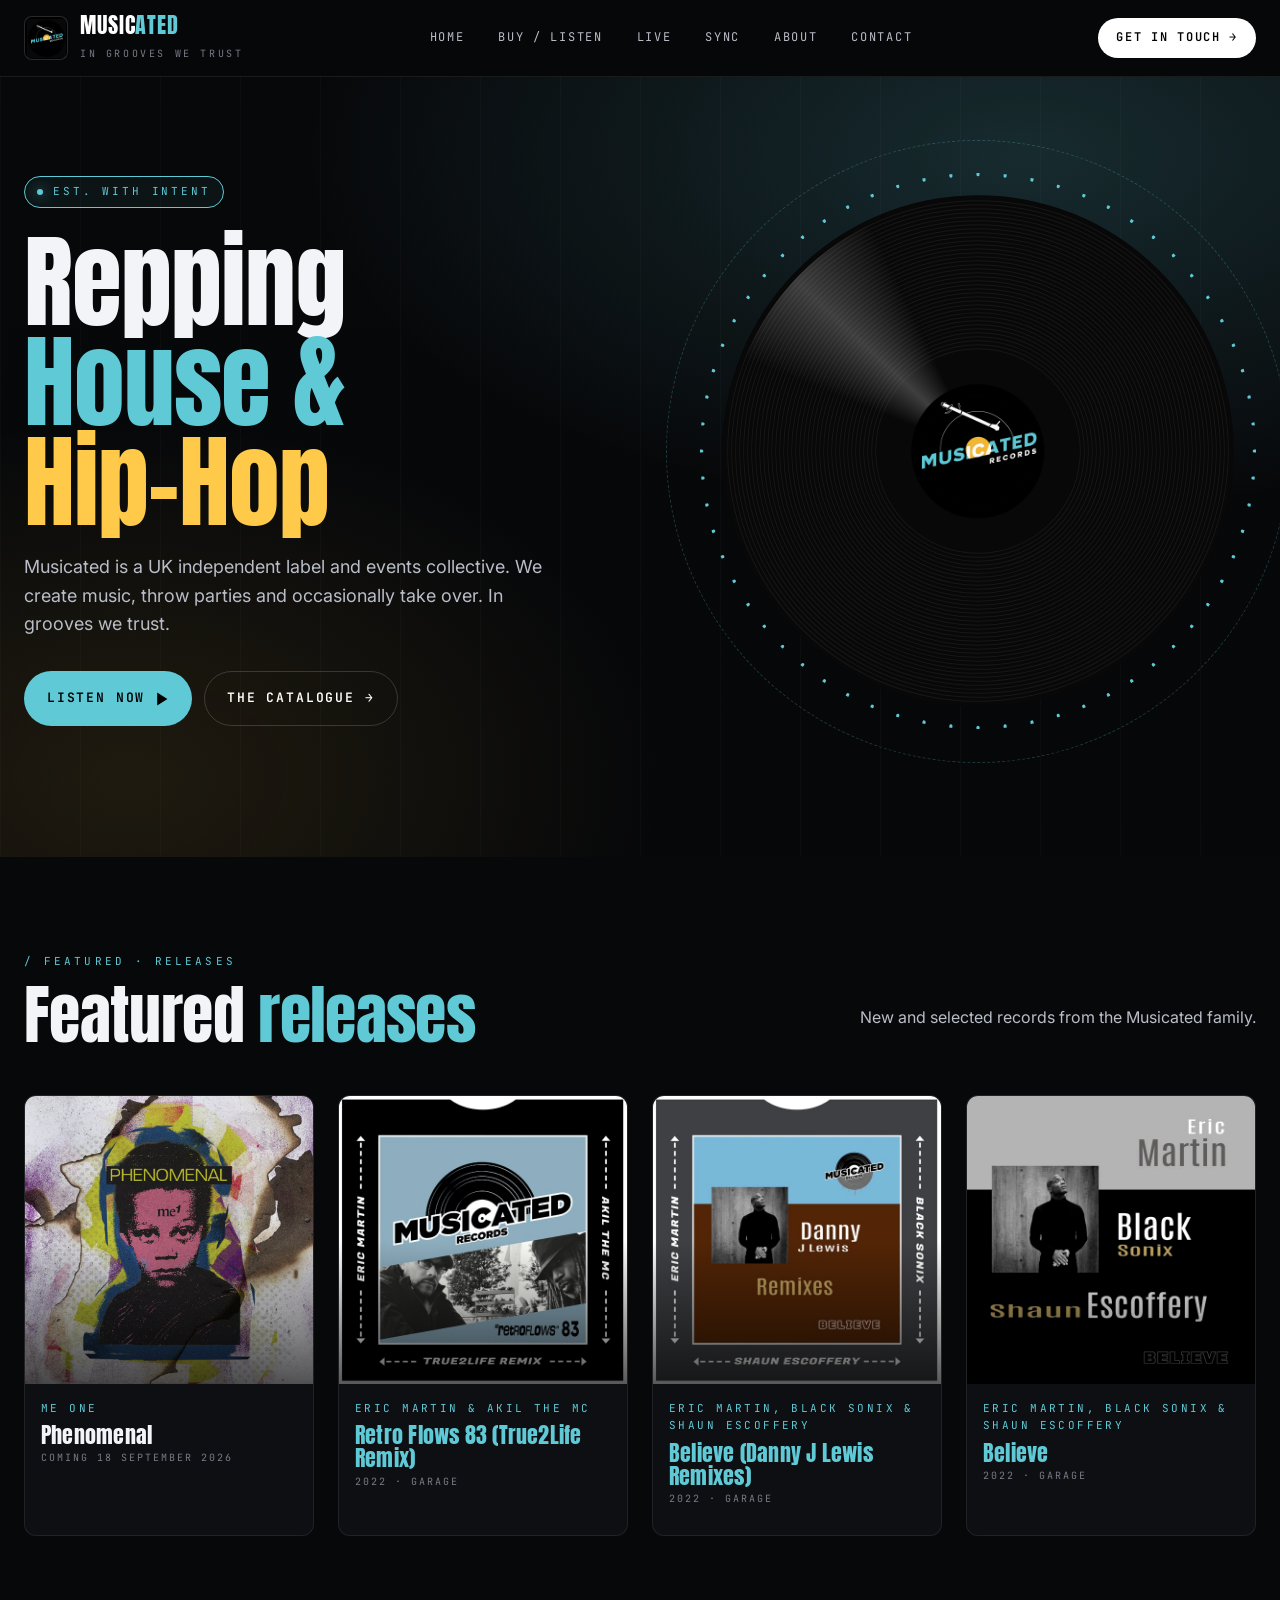
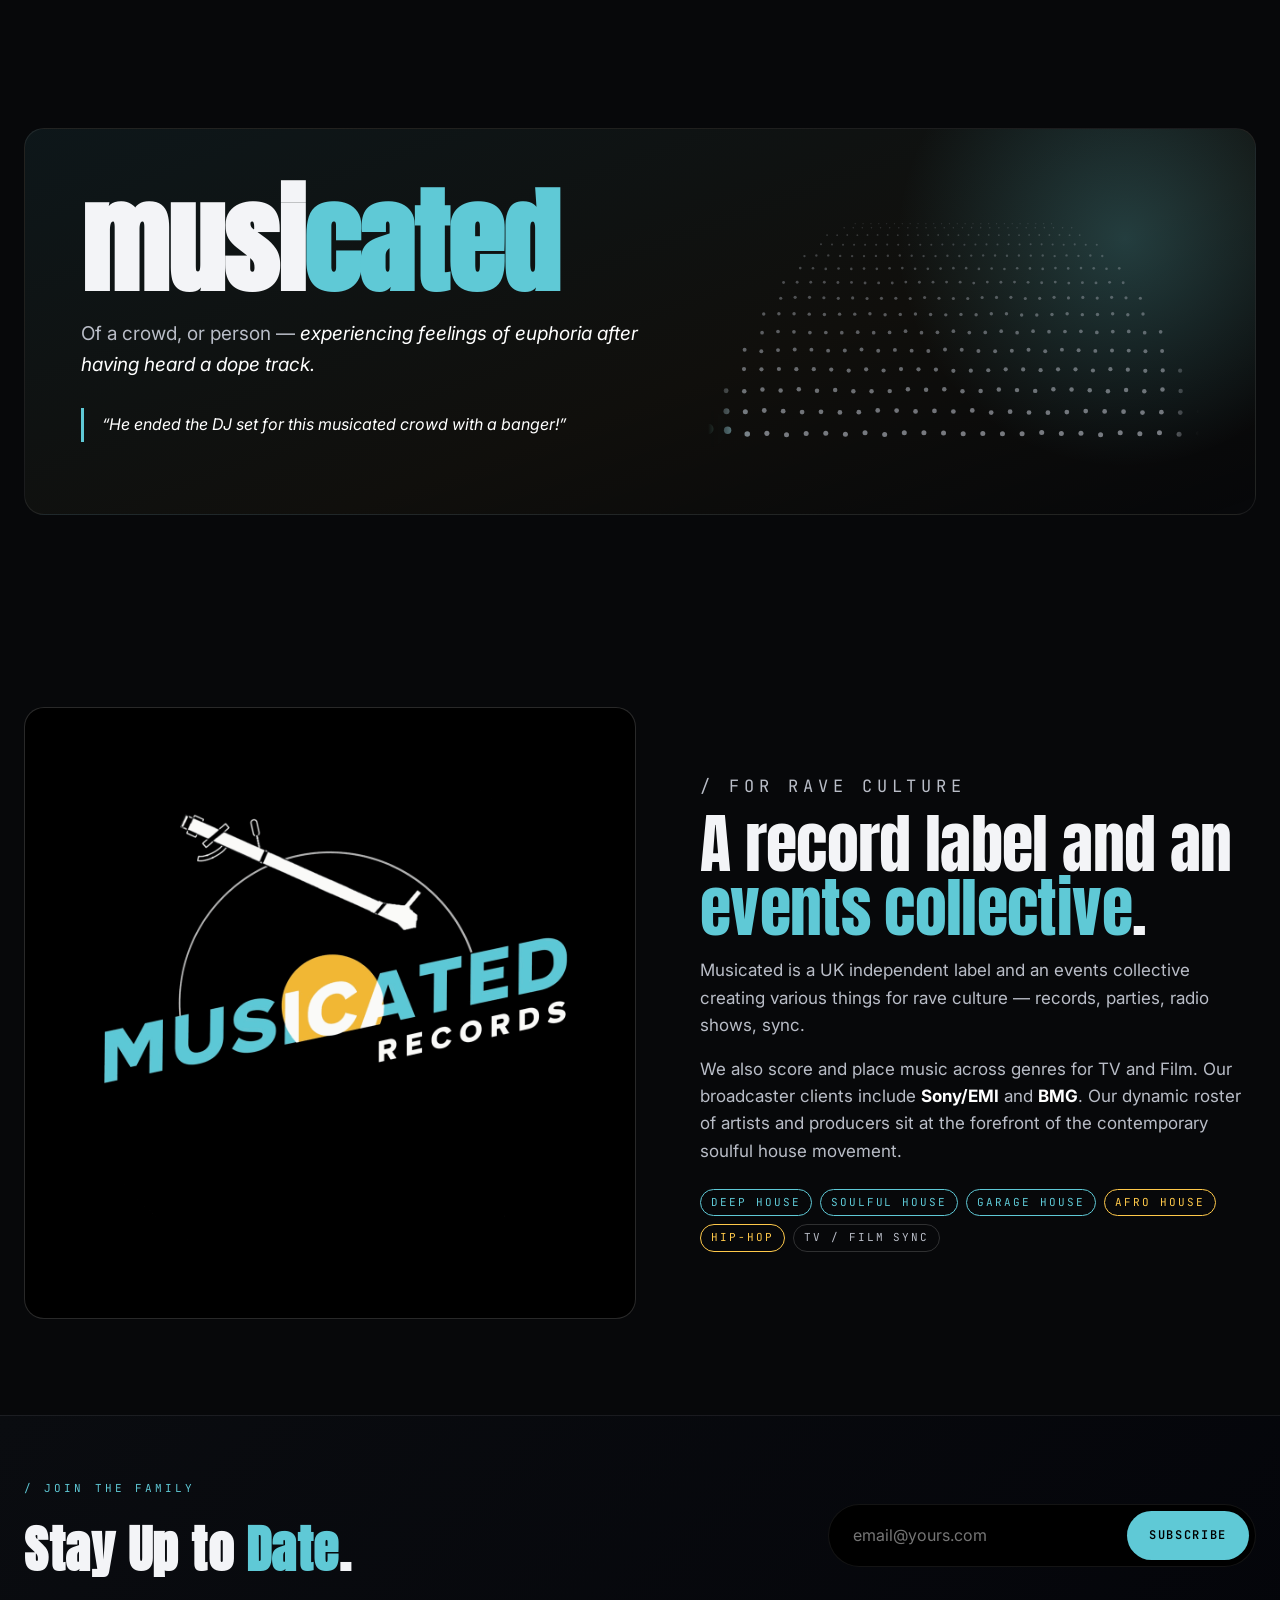
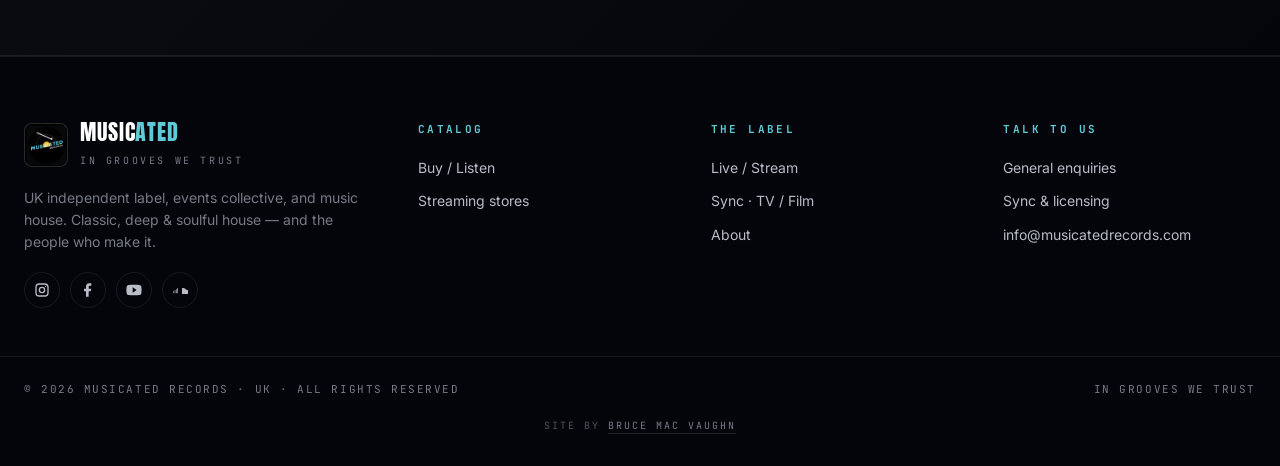
==== commit a4bd78a9: "Scale hero centre logo with reduced label" ====
--- a/index.html
+++ b/index.html
@@ -37,7 +37,7 @@
       <p class="hero__sub">Musicated is a UK independent label and events collective. We create music, throw parties and occasionally take over. In grooves we trust.</p>
       <div class="hero__cta-row"><a class="btn btn--primary" href="listen.html">Listen now <svg viewBox="0 0 24 24" fill="none" stroke="currentColor" stroke-width="2.5"><path d="M5 3l14 9-14 9V3z" fill="currentColor"/></svg></a><a class="btn btn--ghost" href="listen.html">The catalogue &rarr;</a></div>
     </div>
-    <div class="hero__viz reveal"><canvas id="heroViz" role="img" aria-label="Spinning vinyl visualiser with audio reactive EQ ring"></canvas><img class="hero__viz__logo" src="assets/musicated-logo-circle.png" alt="Musicated Records" /></div>
+    <div class="hero__viz reveal"><canvas id="heroViz" role="img" aria-label="Spinning vinyl visualiser with audio reactive EQ ring"></canvas><img class="hero__viz__logo" style="width:24%" src="assets/musicated-logo-circle.png" alt="Musicated Records" /></div>
   </div>
 </section>
 <section class="section">
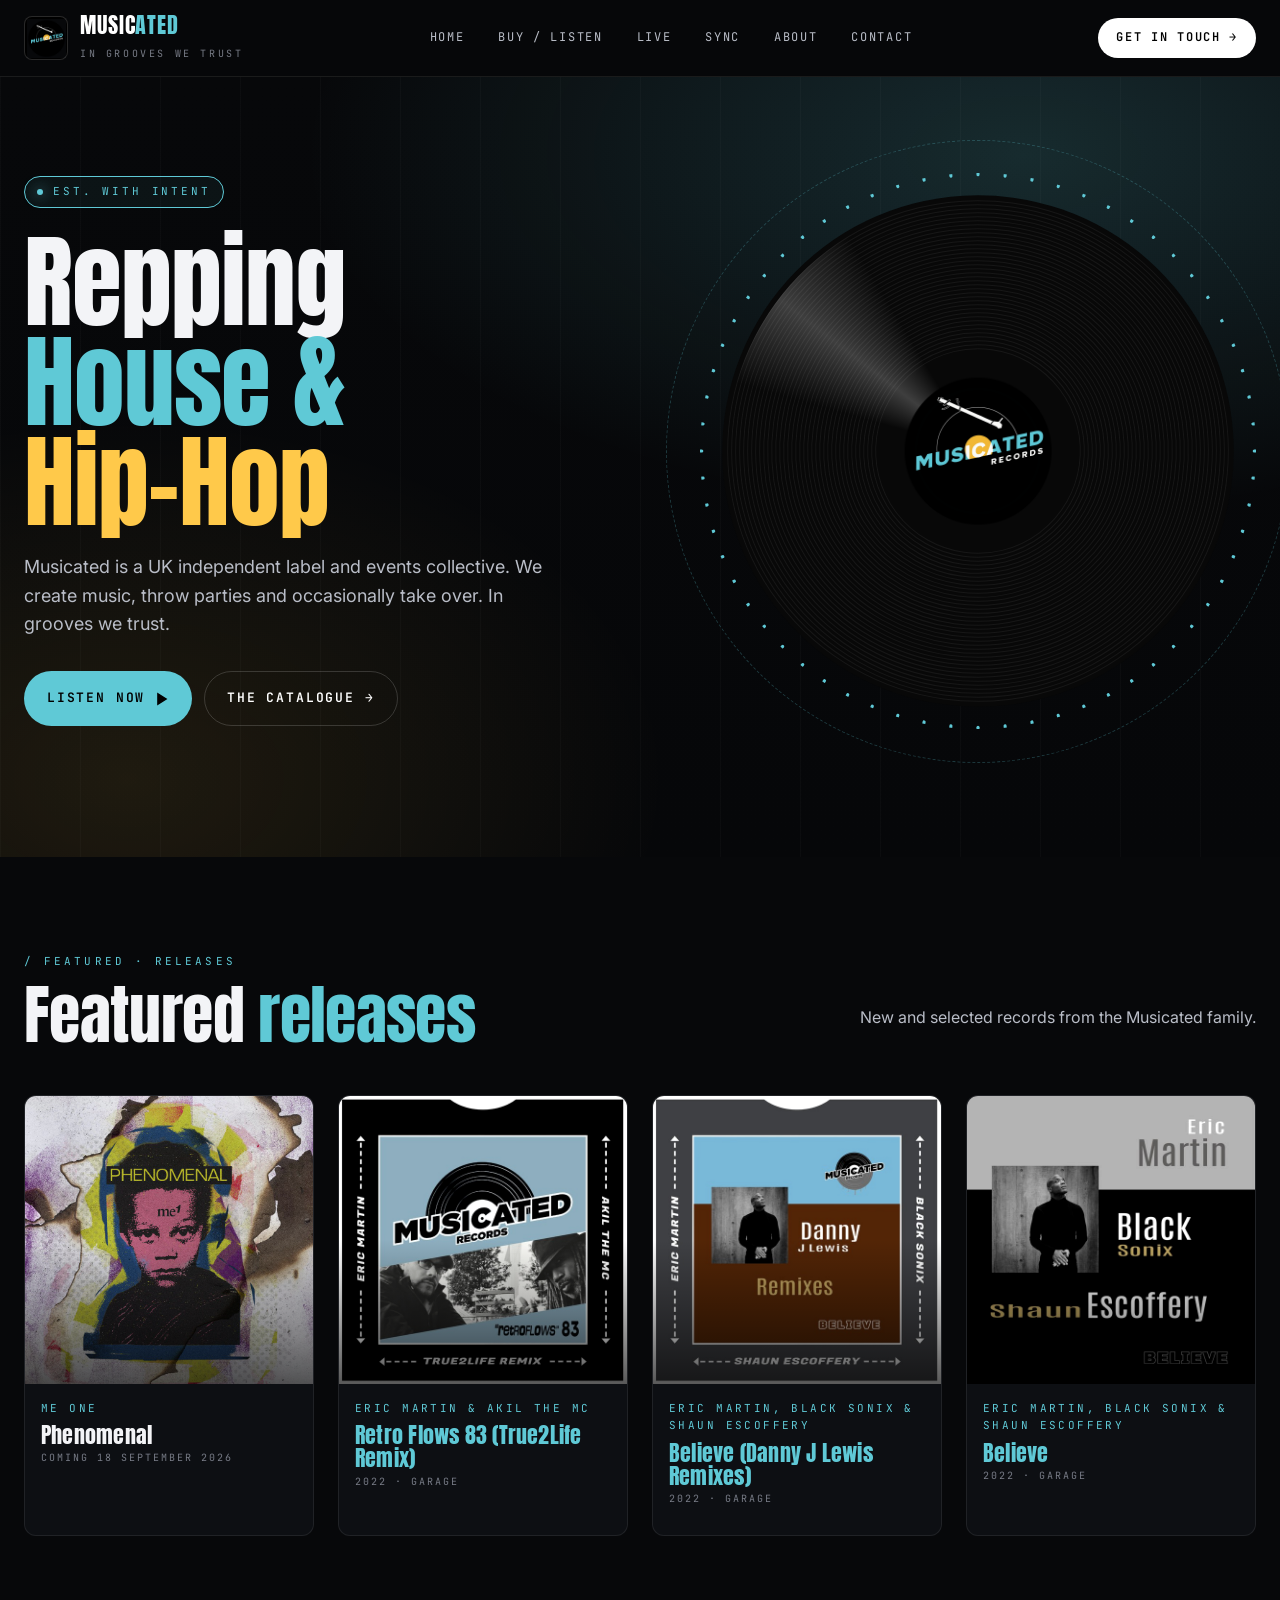
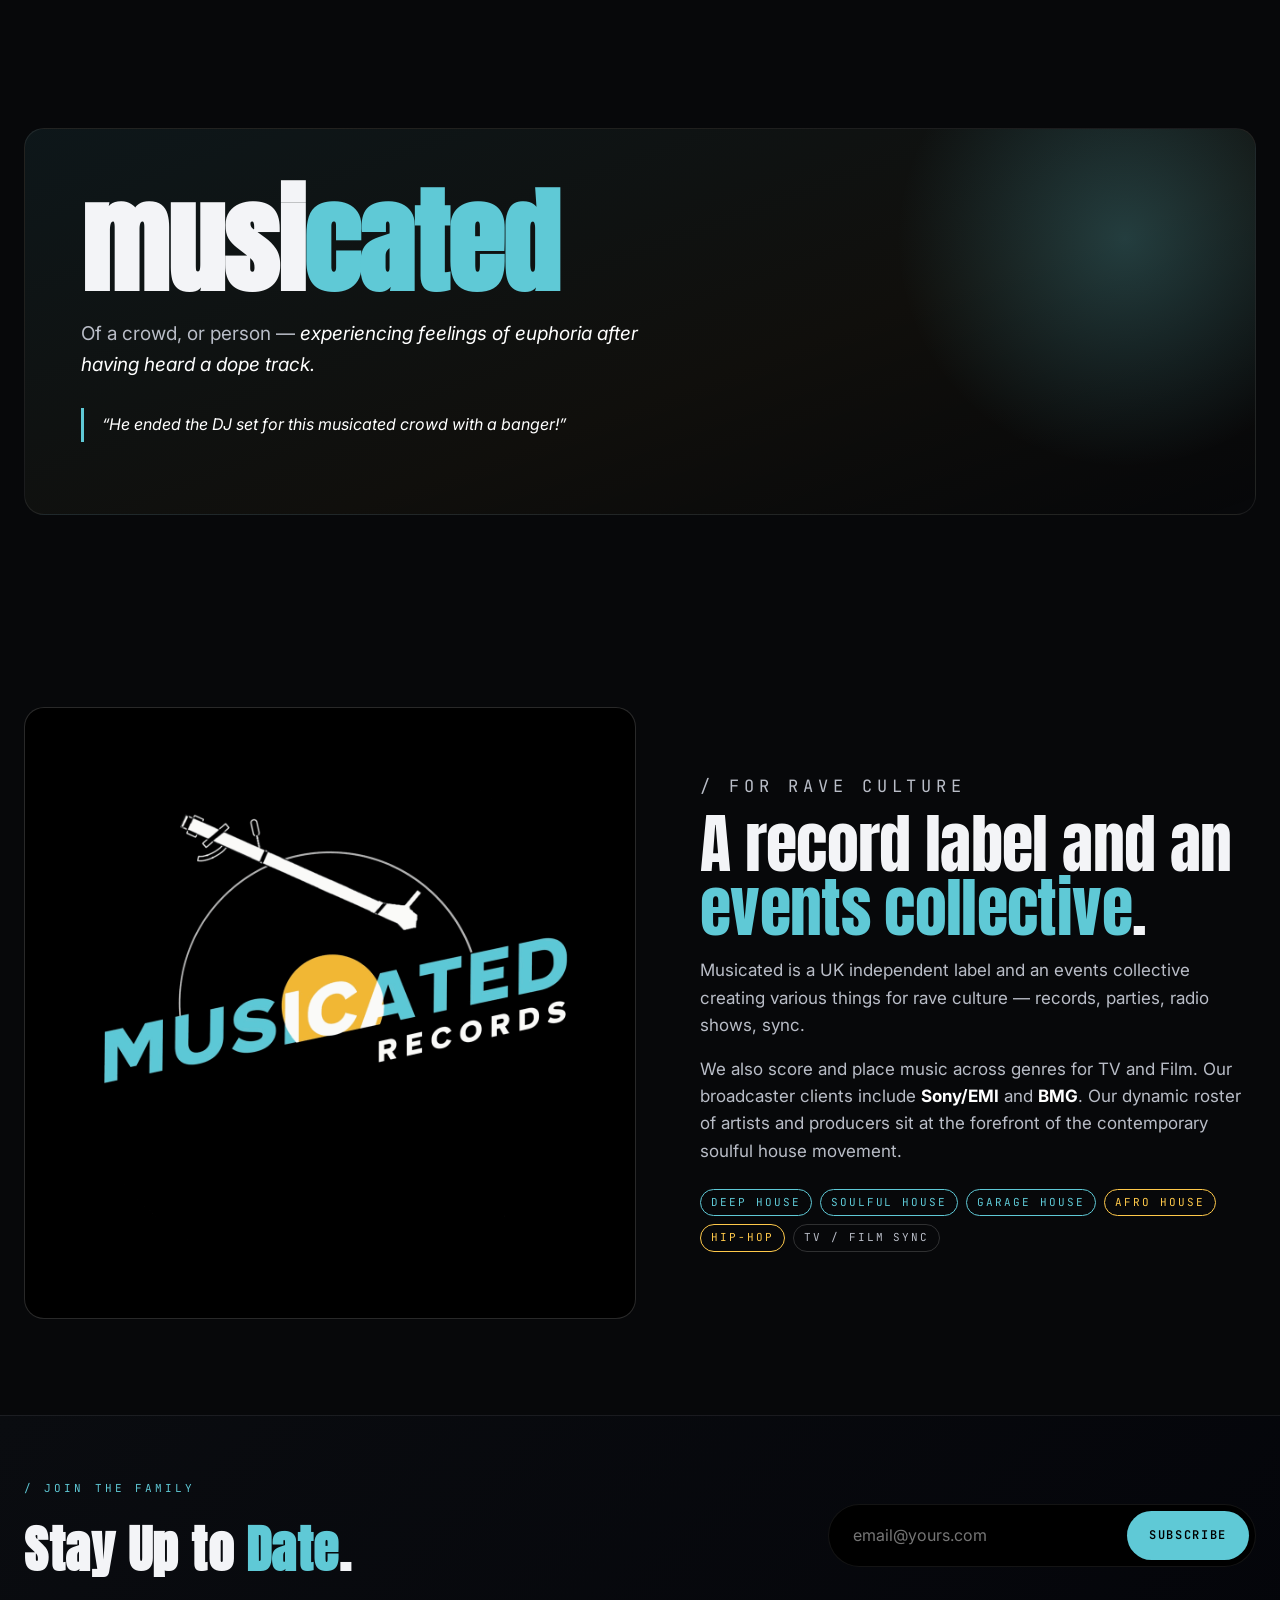
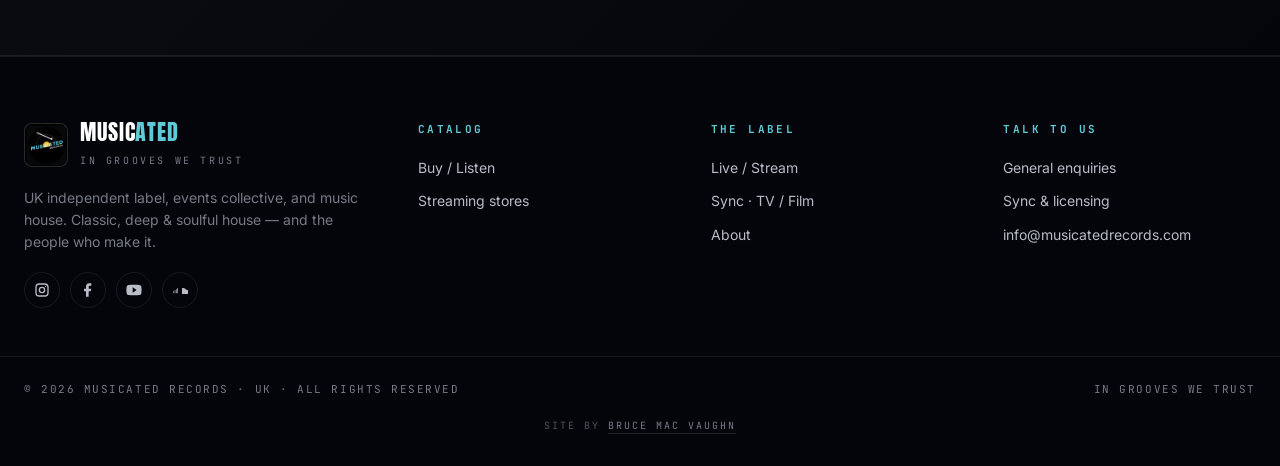
==== commit 3b042855: "Increase centre Musicated logo by ten percent" ====
--- a/index.html
+++ b/index.html
@@ -37,7 +37,7 @@
       <p class="hero__sub">Musicated is a UK independent label and events collective. We create music, throw parties and occasionally take over. In grooves we trust.</p>
       <div class="hero__cta-row"><a class="btn btn--primary" href="listen.html">Listen now <svg viewBox="0 0 24 24" fill="none" stroke="currentColor" stroke-width="2.5"><path d="M5 3l14 9-14 9V3z" fill="currentColor"/></svg></a><a class="btn btn--ghost" href="listen.html">The catalogue &rarr;</a></div>
     </div>
-    <div class="hero__viz reveal"><canvas id="heroViz" role="img" aria-label="Spinning vinyl visualiser with audio reactive EQ ring"></canvas><img class="hero__viz__logo" style="width:24%" src="assets/musicated-logo-circle.png" alt="Musicated Records" /></div>
+    <div class="hero__viz reveal"><canvas id="heroViz" role="img" aria-label="Spinning vinyl visualiser with audio reactive EQ ring"></canvas><img class="hero__viz__logo" style="width:26.4%" src="assets/musicated-logo-circle.png" alt="Musicated Records" /></div>
   </div>
 </section>
 <section class="section">
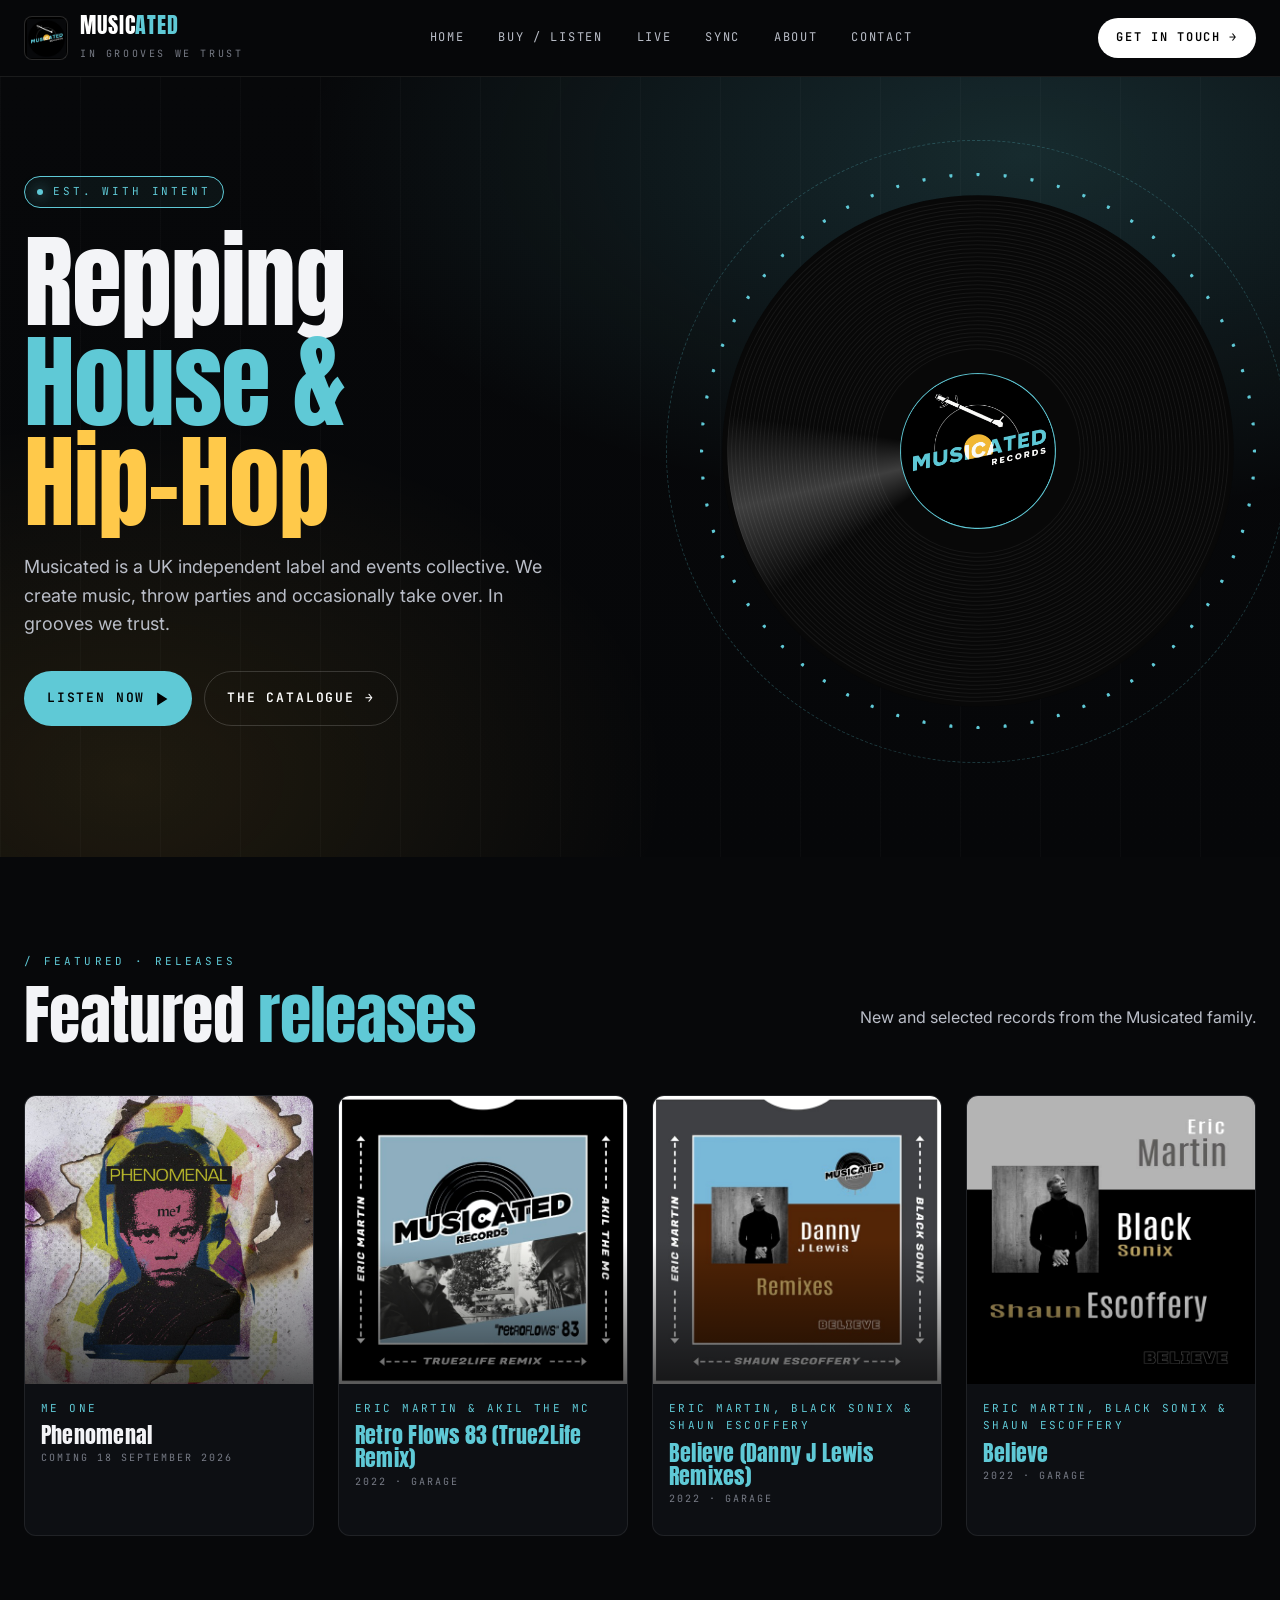
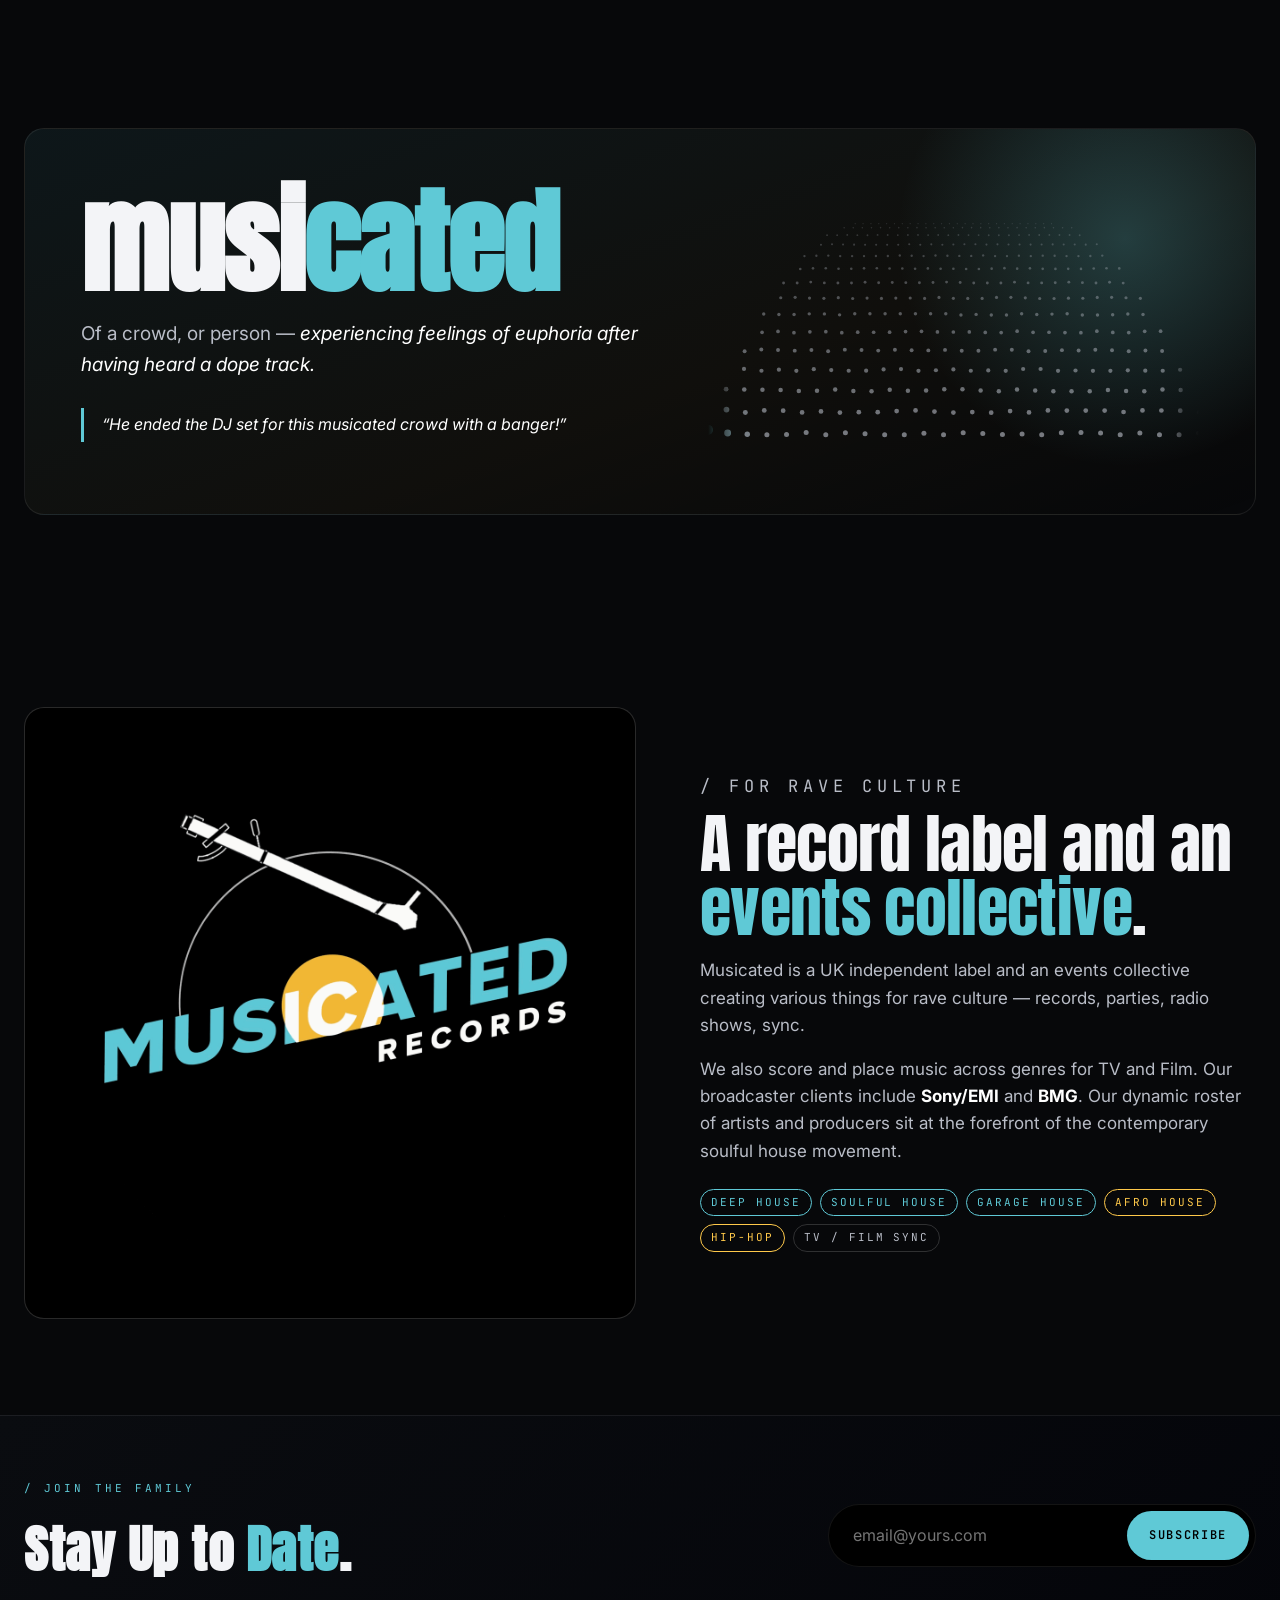
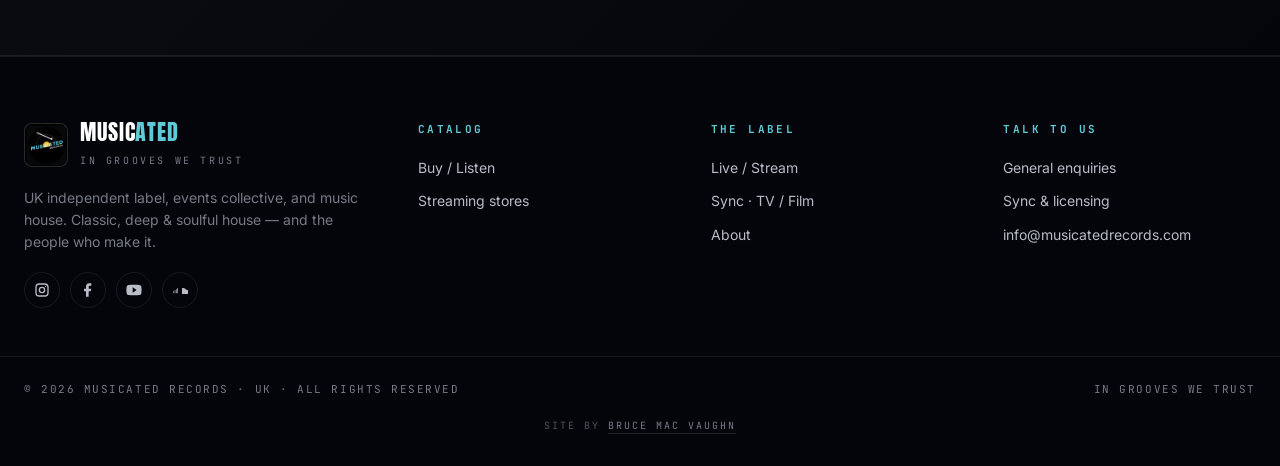
==== commit 8411ea37: "Increase centre logo by five percent" ====
--- a/index.html
+++ b/index.html
@@ -37,7 +37,7 @@
       <p class="hero__sub">Musicated is a UK independent label and events collective. We create music, throw parties and occasionally take over. In grooves we trust.</p>
       <div class="hero__cta-row"><a class="btn btn--primary" href="listen.html">Listen now <svg viewBox="0 0 24 24" fill="none" stroke="currentColor" stroke-width="2.5"><path d="M5 3l14 9-14 9V3z" fill="currentColor"/></svg></a><a class="btn btn--ghost" href="listen.html">The catalogue &rarr;</a></div>
     </div>
-    <div class="hero__viz reveal"><canvas id="heroViz" role="img" aria-label="Spinning vinyl visualiser with audio reactive EQ ring"></canvas><img class="hero__viz__logo" style="width:26.4%" src="assets/musicated-logo-circle.png" alt="Musicated Records" /></div>
+    <div class="hero__viz reveal"><canvas id="heroViz" role="img" aria-label="Spinning vinyl visualiser with audio reactive EQ ring"></canvas><img class="hero__viz__logo" style="width:27.72%" src="assets/musicated-logo-circle.png" alt="Musicated Records" /></div>
   </div>
 </section>
 <section class="section">
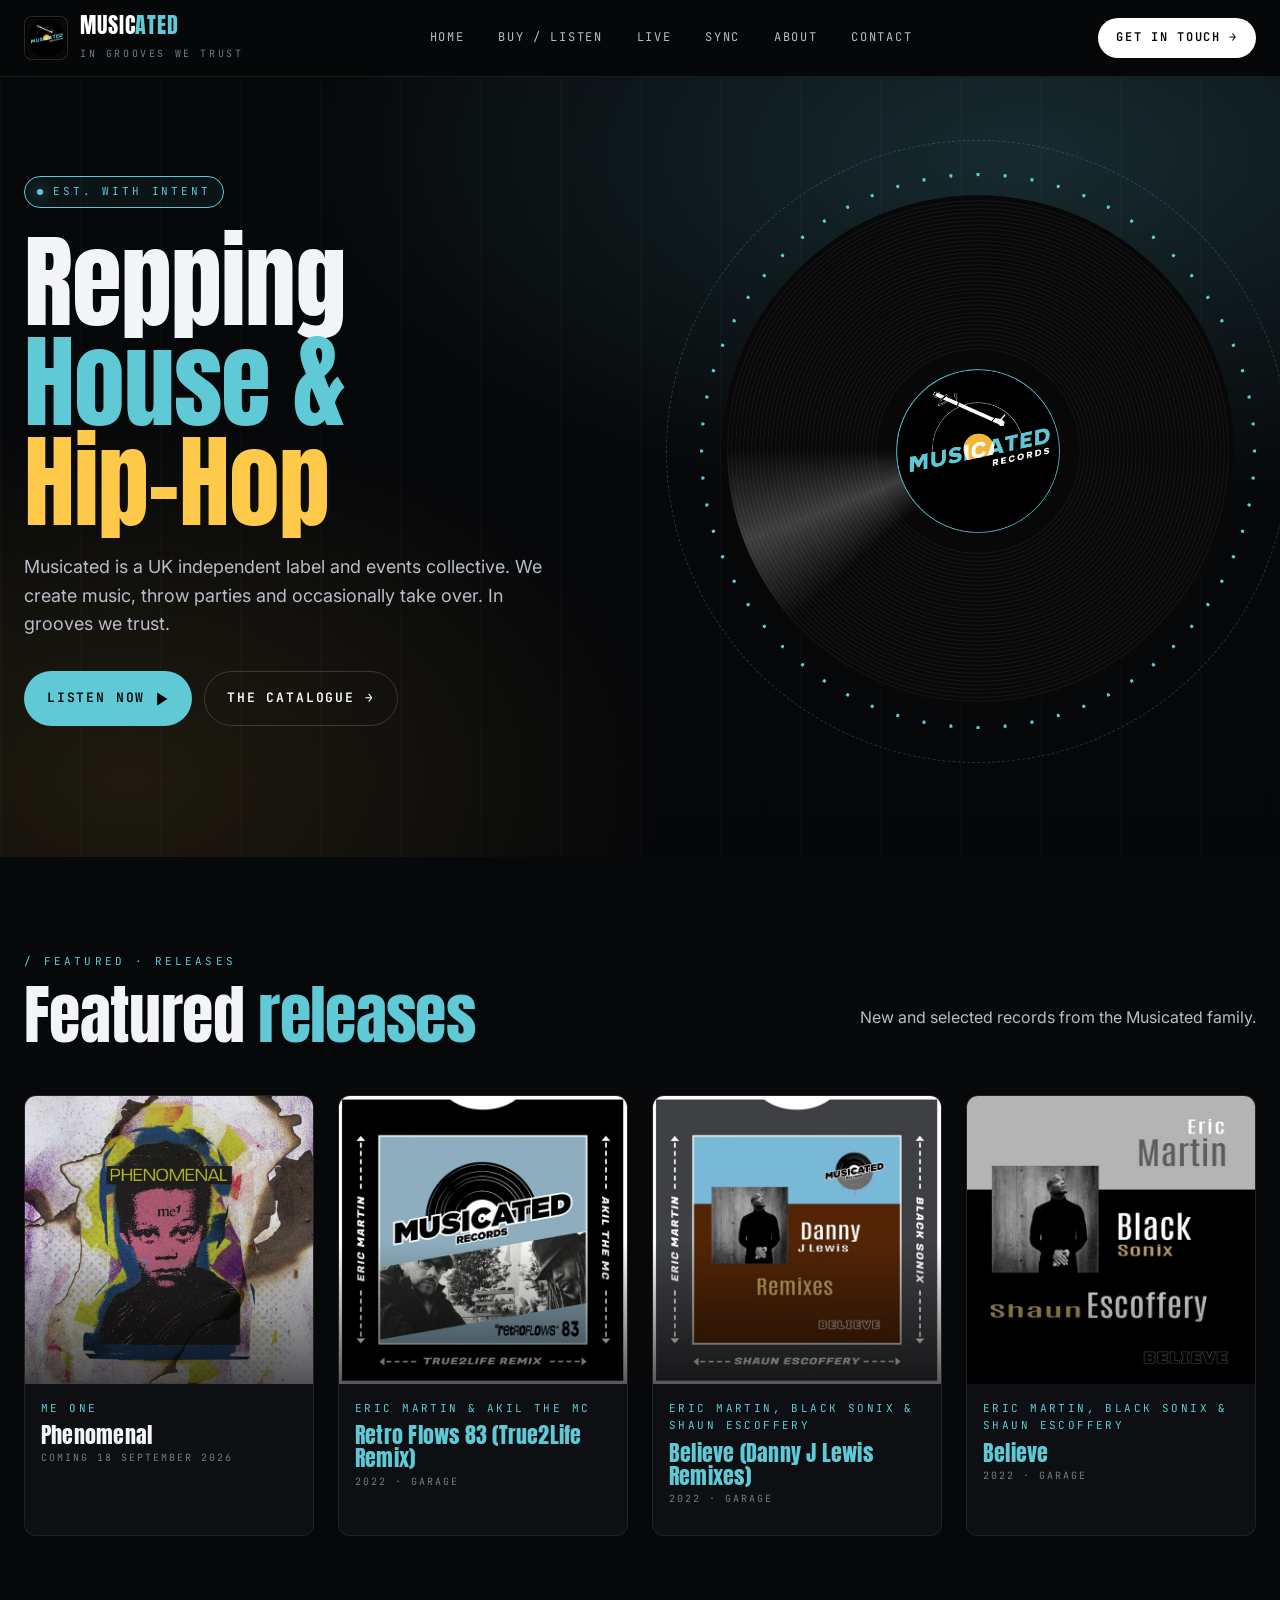
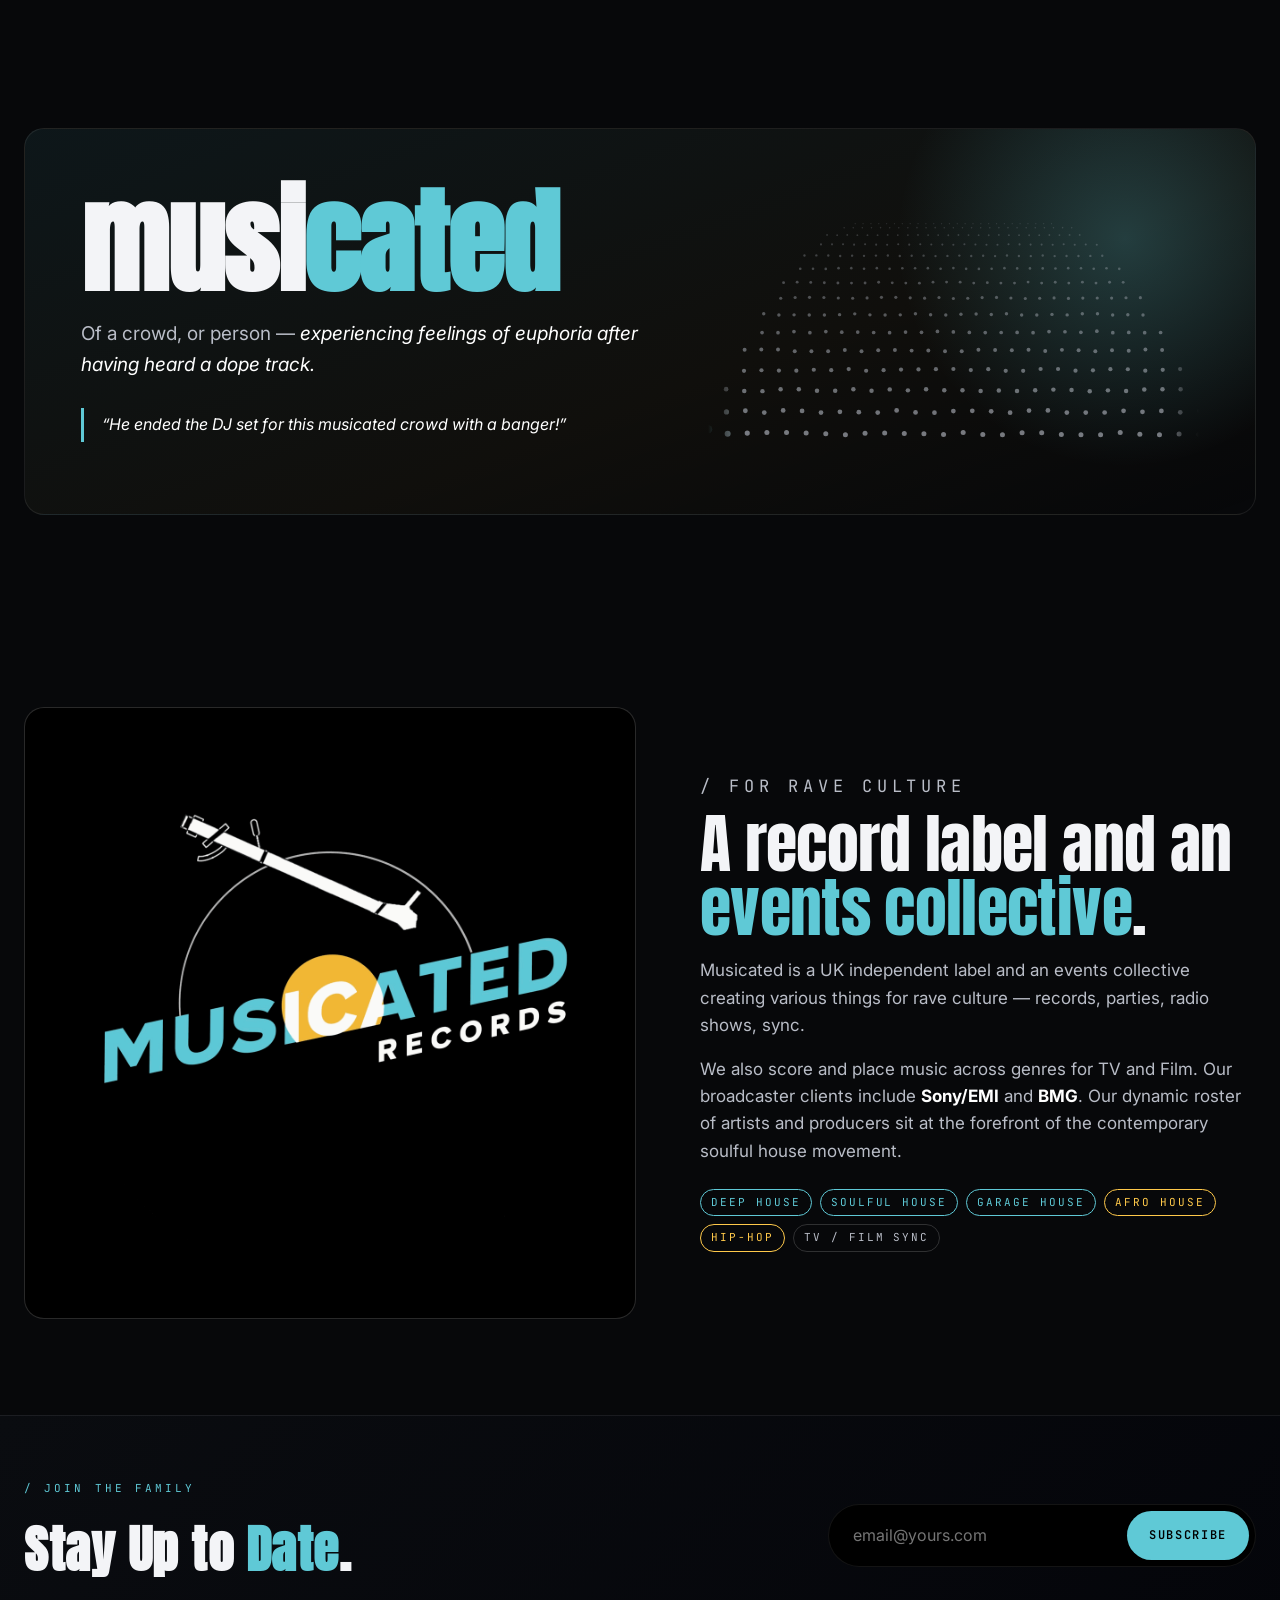
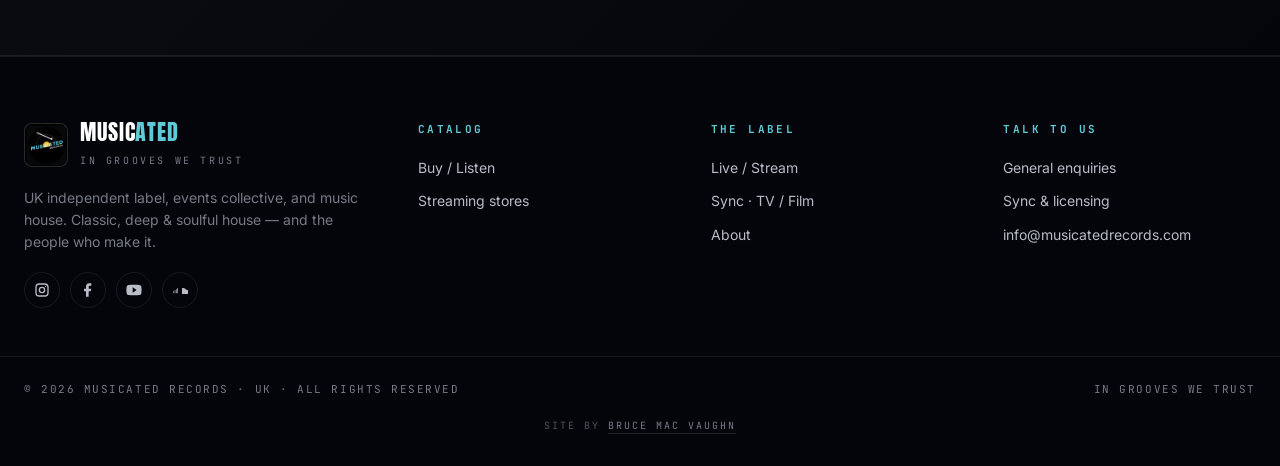
==== commit 19584b33: "Increase centre logo another five percent" ====
--- a/index.html
+++ b/index.html
@@ -37,7 +37,7 @@
       <p class="hero__sub">Musicated is a UK independent label and events collective. We create music, throw parties and occasionally take over. In grooves we trust.</p>
       <div class="hero__cta-row"><a class="btn btn--primary" href="listen.html">Listen now <svg viewBox="0 0 24 24" fill="none" stroke="currentColor" stroke-width="2.5"><path d="M5 3l14 9-14 9V3z" fill="currentColor"/></svg></a><a class="btn btn--ghost" href="listen.html">The catalogue &rarr;</a></div>
     </div>
-    <div class="hero__viz reveal"><canvas id="heroViz" role="img" aria-label="Spinning vinyl visualiser with audio reactive EQ ring"></canvas><img class="hero__viz__logo" style="width:27.72%" src="assets/musicated-logo-circle.png" alt="Musicated Records" /></div>
+    <div class="hero__viz reveal"><canvas id="heroViz" role="img" aria-label="Spinning vinyl visualiser with audio reactive EQ ring"></canvas><img class="hero__viz__logo" style="width:29.106%" src="assets/musicated-logo-circle.png" alt="Musicated Records" /></div>
   </div>
 </section>
 <section class="section">
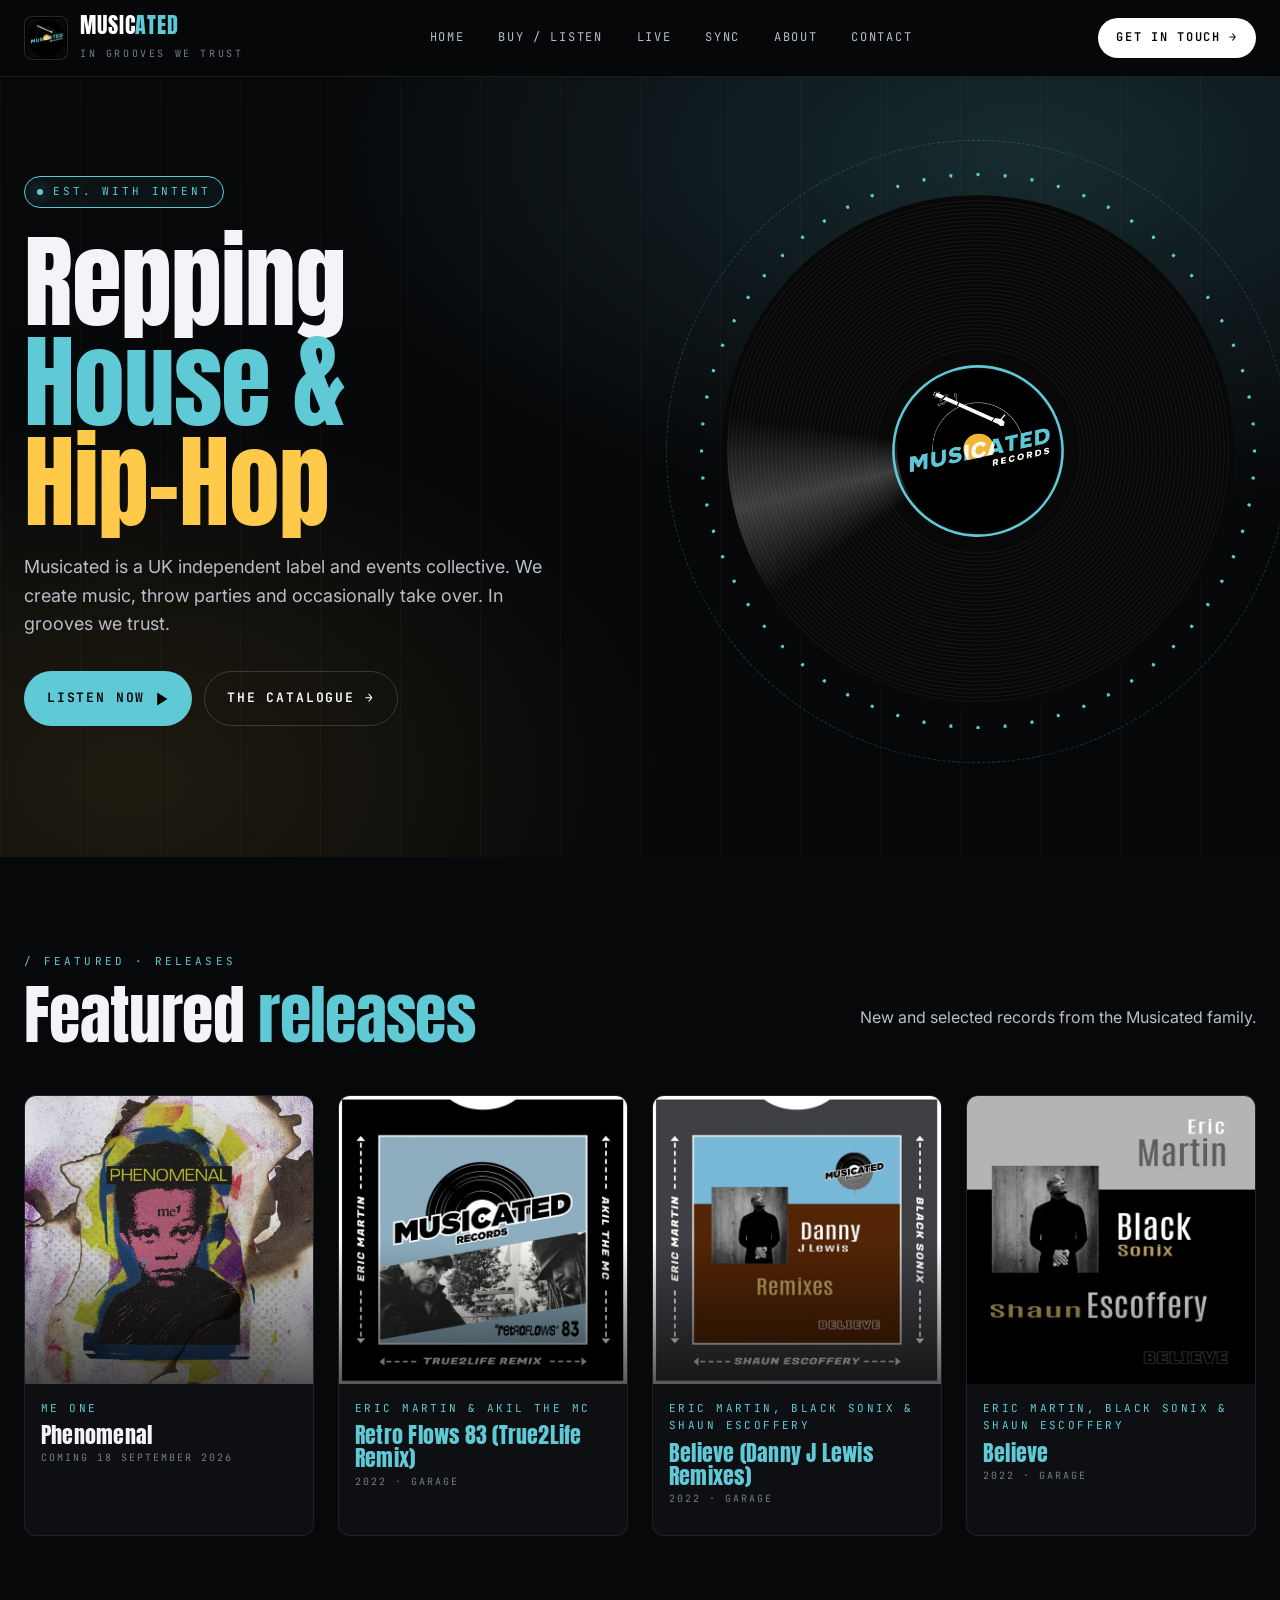
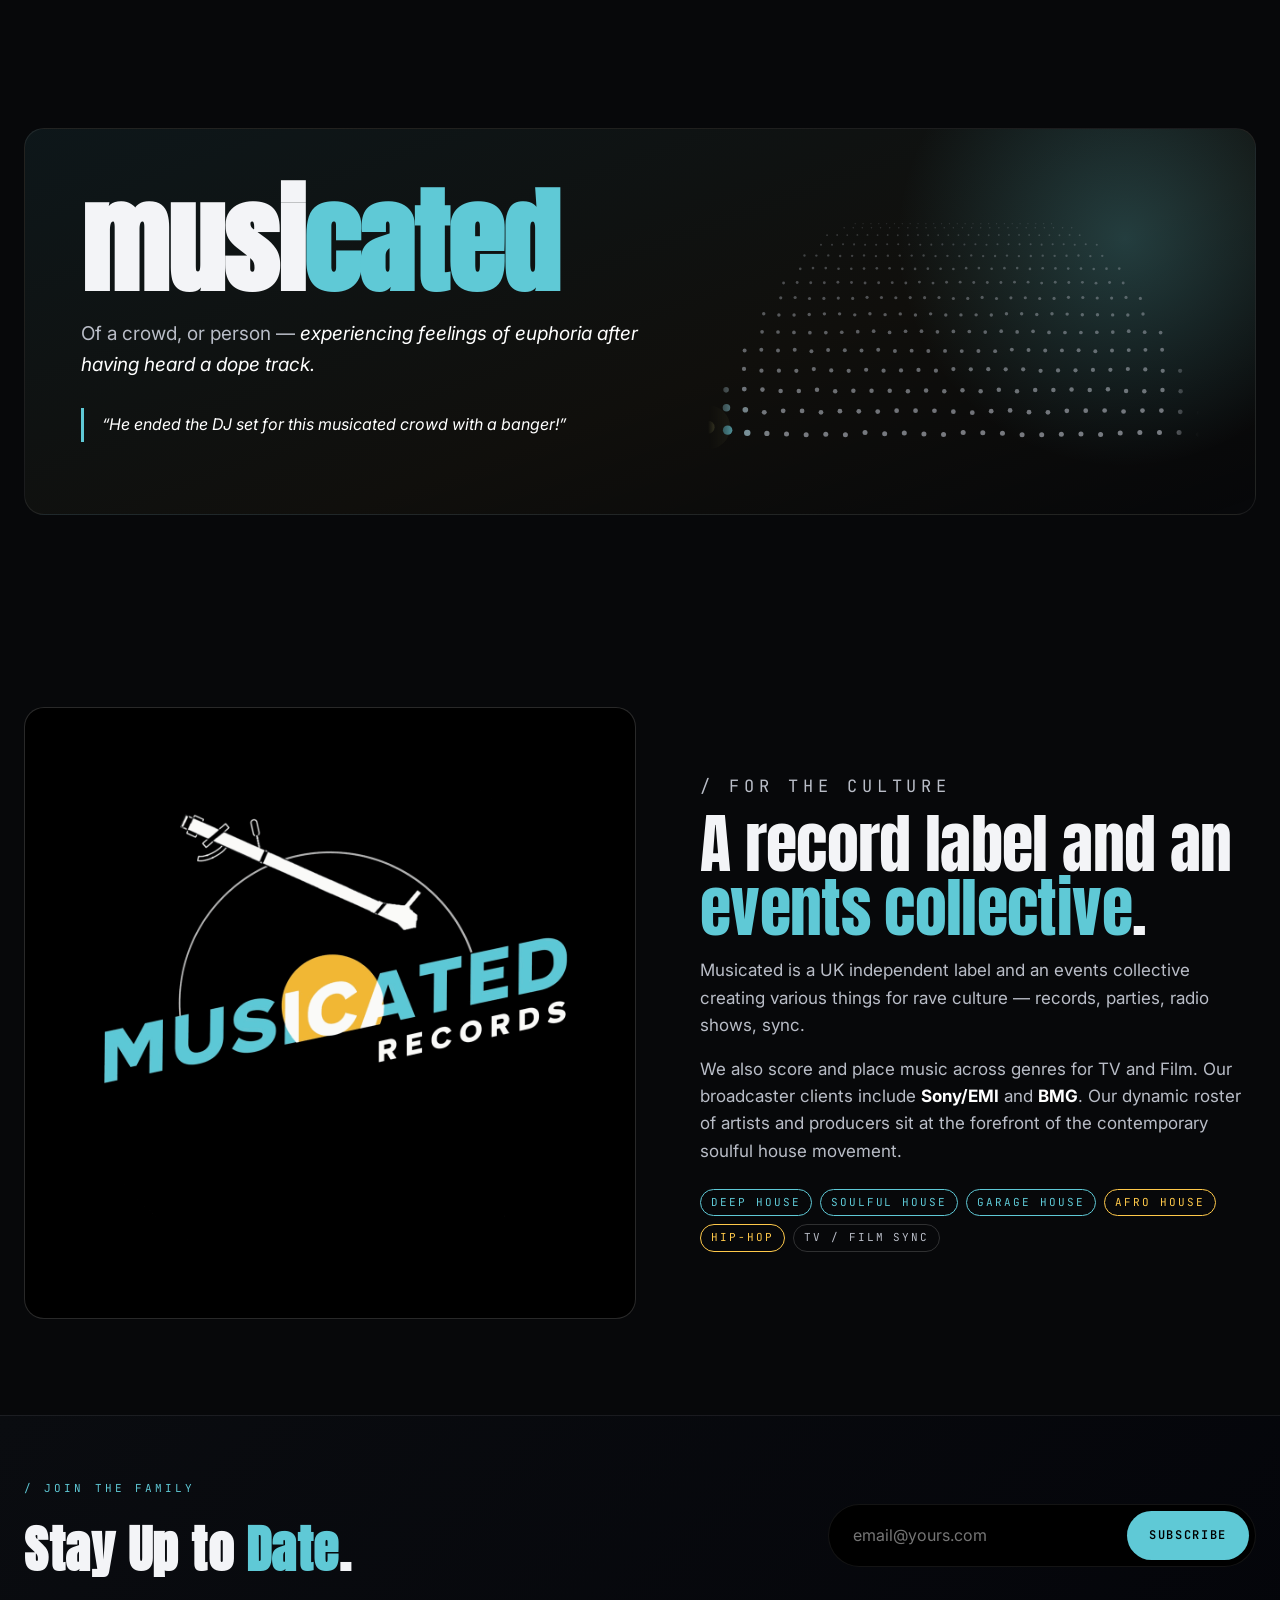
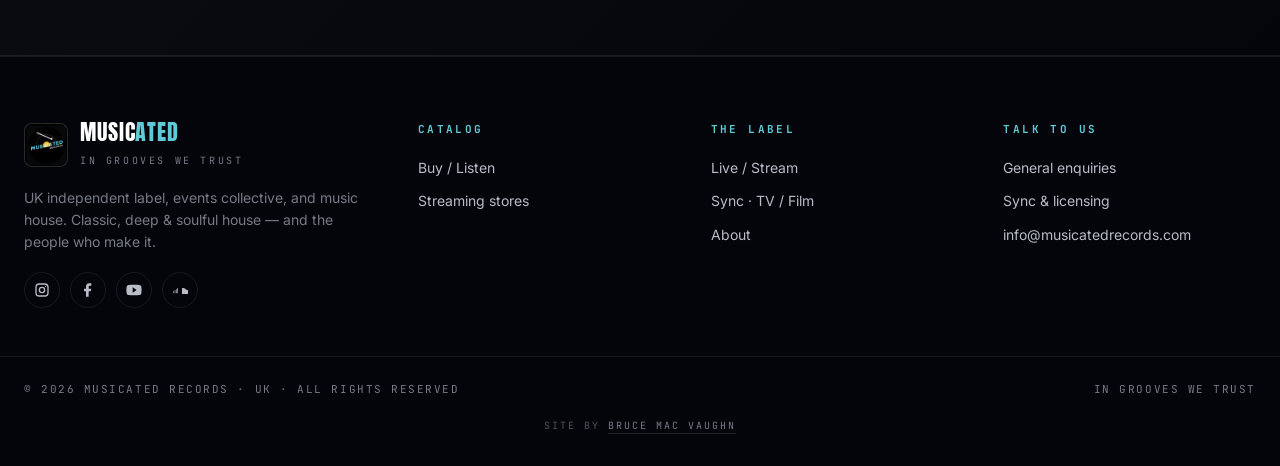
==== commit 8bfb8579: "Change homepage kicker to For The Culture" ====
--- a/index.html
+++ b/index.html
@@ -25,7 +25,7 @@
     <a class="brand" href="index.html"><span class="brand__mark" aria-hidden="true"></span><span><span class="brand__name">MUSIC<em>ATED</em></span><span class="brand__sub">In Grooves We Trust</span></span></a>
     <nav><ul class="nav__links"><li><a href="index.html">Home</a></li><li><a href="listen.html">Buy / Listen</a></li><li><a href="live.html">Live</a></li><li><a href="sync.html">Sync</a></li><li><a href="about.html">About</a></li><li><a href="contact.html">Contact</a></li></ul></nav>
     <a class="nav__cta" href="contact.html">Get in touch →</a>
-    <button class="nav__toggle" aria-label="Menu" aria-expanded="false"><svg width="22" height="22" viewBox="0 0 24 24" fill="none" stroke="currentColor" stroke-width="2"><path d="M3 6h18M3 12h18M3 18h18"/></svg></button>
+    <button class="nav__toggle" aria-label="Menu" aria-expanded="false"><svg width="22" height="22" viewBox="0 0 24 24" fill="none" stroke="currentColor" stroke-width="2.5"><path d="M5 3l14 9-14 9V3z" fill="currentColor"/></svg></button>
   </div>
   <div class="nav__mobile"><a href="index.html">Home</a><a href="listen.html">Buy / Listen</a><a href="live.html">Live</a><a href="sync.html">Sync</a><a href="about.html">About</a><a href="contact.html">Contact</a></div>
 </header>
@@ -55,7 +55,7 @@
   </div>
 </section>
 <section class="section"><div class="wrap"><div class="def-card reveal"><div class="def-card__copy"><h2 class="word">musi<em>cated</em></h2><p class="body">Of a crowd, or person — <em>experiencing feelings of euphoria after having heard a dope track.</em></p><p class="phrase">&ldquo;He ended the DJ set for this musicated crowd with a banger!&rdquo;</p></div><div class="def-card__floor"><canvas id="crowdViz" role="img" aria-label="Abstract animation of a dancefloor: pulses of sound travelling out from the booth through a crowd, each point lighting up as the beat reaches it."></canvas></div></div></div></section>
-<section class="section"><div class="wrap two-col"><div class="media-frame media-frame--logo aspect-1x1 reveal"><img src="assets/musicated-logo-circle.png" alt="Musicated Records logo" /></div><div class="copy"><p class="kicker">/ FOR RAVE CULTURE</p><h2 class="h2">A record label and an <em>events collective</em>.</h2><p>Musicated is a UK independent label and an events collective creating various things for rave culture — records, parties, radio shows, sync.</p><p>We also score and place music across genres for TV and Film. Our broadcaster clients include <strong style="color:#fff">Sony/EMI</strong> and <strong style="color:#fff">BMG</strong>. Our dynamic roster of artists and producers sit at the forefront of the contemporary soulful house movement.</p><div class="tag-row" style="margin-top:24px"><span class="tag tag--teal">Deep House</span><span class="tag tag--teal">Soulful House</span><span class="tag tag--teal">Garage House</span><span class="tag tag--gold">Afro House</span><span class="tag tag--gold">Hip-Hop</span><span class="tag">TV / Film Sync</span></div></div></div></section>
+<section class="section"><div class="wrap two-col"><div class="media-frame media-frame--logo aspect-1x1 reveal"><img src="assets/musicated-logo-circle.png" alt="Musicated Records logo" /></div><div class="copy"><p class="kicker">/ FOR THE CULTURE</p><h2 class="h2">A record label and an <em>events collective</em>.</h2><p>Musicated is a UK independent label and an events collective creating various things for rave culture — records, parties, radio shows, sync.</p><p>We also score and place music across genres for TV and Film. Our broadcaster clients include <strong style="color:#fff">Sony/EMI</strong> and <strong style="color:#fff">BMG</strong>. Our dynamic roster of artists and producers sit at the forefront of the contemporary soulful house movement.</p><div class="tag-row" style="margin-top:24px"><span class="tag tag--teal">Deep House</span><span class="tag tag--teal">Soulful House</span><span class="tag tag--teal">Garage House</span><span class="tag tag--gold">Afro House</span><span class="tag tag--gold">Hip-Hop</span><span class="tag">TV / Film Sync</span></div></div></div></section>
 <section class="newsletter"><div class="wrap newsletter__row"><div><p class="kicker">/ JOIN THE FAMILY</p><h2>Stay Up to <em style="color:var(--teal); font-style:normal">Date</em>.</h2></div><form data-form-name="newsletter"><input type="email" name="email" placeholder="email@yours.com" required /><button type="submit">Subscribe</button></form></div></section>
 <footer class="site"><div class="wrap site__grid"><div class="site__brand"><a class="brand" href="index.html"><span class="brand__mark" aria-hidden="true"></span><span><span class="brand__name">MUSIC<em>ATED</em></span><span class="brand__sub">In Grooves We Trust</span></span></a><p style="margin-top:18px">UK independent label, events collective, and music house. Classic, deep &amp; soulful house — and the people who make it.</p><div class="socials" style="margin-top:18px"><a href="https://www.instagram.com/musicatedrecords/" target="_blank" rel="noopener" aria-label="Instagram"><svg width="16" height="16" viewBox="0 0 24 24" fill="none" stroke="currentColor" stroke-width="2"><rect x="3" y="3" width="18" height="18" rx="5"/><circle cx="12" cy="12" r="4"/><circle cx="17.5" cy="6.5" r="1" fill="currentColor" stroke="none"/></svg></a><a href="https://www.facebook.com/musicatedrecords/" target="_blank" rel="noopener" aria-label="Facebook"><svg width="16" height="16" viewBox="0 0 24 24" fill="currentColor"><path d="M13 22v-8h3l1-4h-4V7.5c0-1.1.4-2 2-2h2V2c-.4-.05-1.6-.2-3-.2-3 0-5 1.8-5 5.1V10H6v4h3v8h4z"/></svg></a><a href="https://www.youtube.com/channel/UCZgfJ7ZeAhPUknXXtB20-mw" target="_blank" rel="noopener" aria-label="YouTube"><svg width="16" height="16" viewBox="0 0 24 24" fill="currentColor"><path d="M23 7.3c-.2-1.6-1.5-2.8-3-2.9C17.8 4 12 4 12 4s-5.8 0-8 .4c-1.5.1-2.8 1.3-3 2.9C.6 9.5.6 12 .6 12s0 2.5.4 4.7c.2 1.6 1.5 2.8 3 2.9 2.2.4 8 .4 8 .4s5.8 0 8-.4c1.5-.1 2.8-1.3 3-2.9.4-2.2.4-4.7.4-4.7s0-2.5-.4-4.7zM10 16V8l6 4-6 4z"/></svg></a><a href="https://soundcloud.com/musicatedrecords" target="_blank" rel="noopener" aria-label="SoundCloud"><svg width="16" height="16" viewBox="0 0 24 24" fill="currentColor"><path d="M2 14v3h1v-3H2zm2-2v5h1v-5H4zm2-1v6h1v-6H6zm2-2v8h1V9H8zm9 0c-.7 0-1.4.2-2 .5V18h8c1.7 0 3-1.3 3-3s-1.3-3-3-3c-.3 0-.5 0-.7.1C20.8 11.3 19 9 17 9z"/></svg></a></div></div><div><h4>Catalog</h4><ul><li><a href="listen.html">Buy / Listen</a></li><li><a href="listen.html#stores">Streaming stores</a></li></ul></div><div><h4>The label</h4><ul><li><a href="live.html">Live / Stream</a></li><li><a href="sync.html">Sync &middot; TV / Film</a></li><li><a href="about.html">About</a></li></ul></div><div><h4>Talk to us</h4><ul><li><a href="contact.html">General enquiries</a></li><li><a href="mailto:sync@musicatedrecords.com">Sync &amp; licensing</a></li><li><a href="mailto:info@musicatedrecords.com">info@musicatedrecords.com</a></li></ul></div></div><div class="wrap site__bottom"><span>© 2026 Musicated Records · UK · All rights reserved</span><span>In Grooves We Trust</span></div>  <div class="wrap site__credit">
     Site by <a href="https://www.brucemacvaughn.com" target="_blank" rel="noopener">Bruce Mac Vaughn</a>
